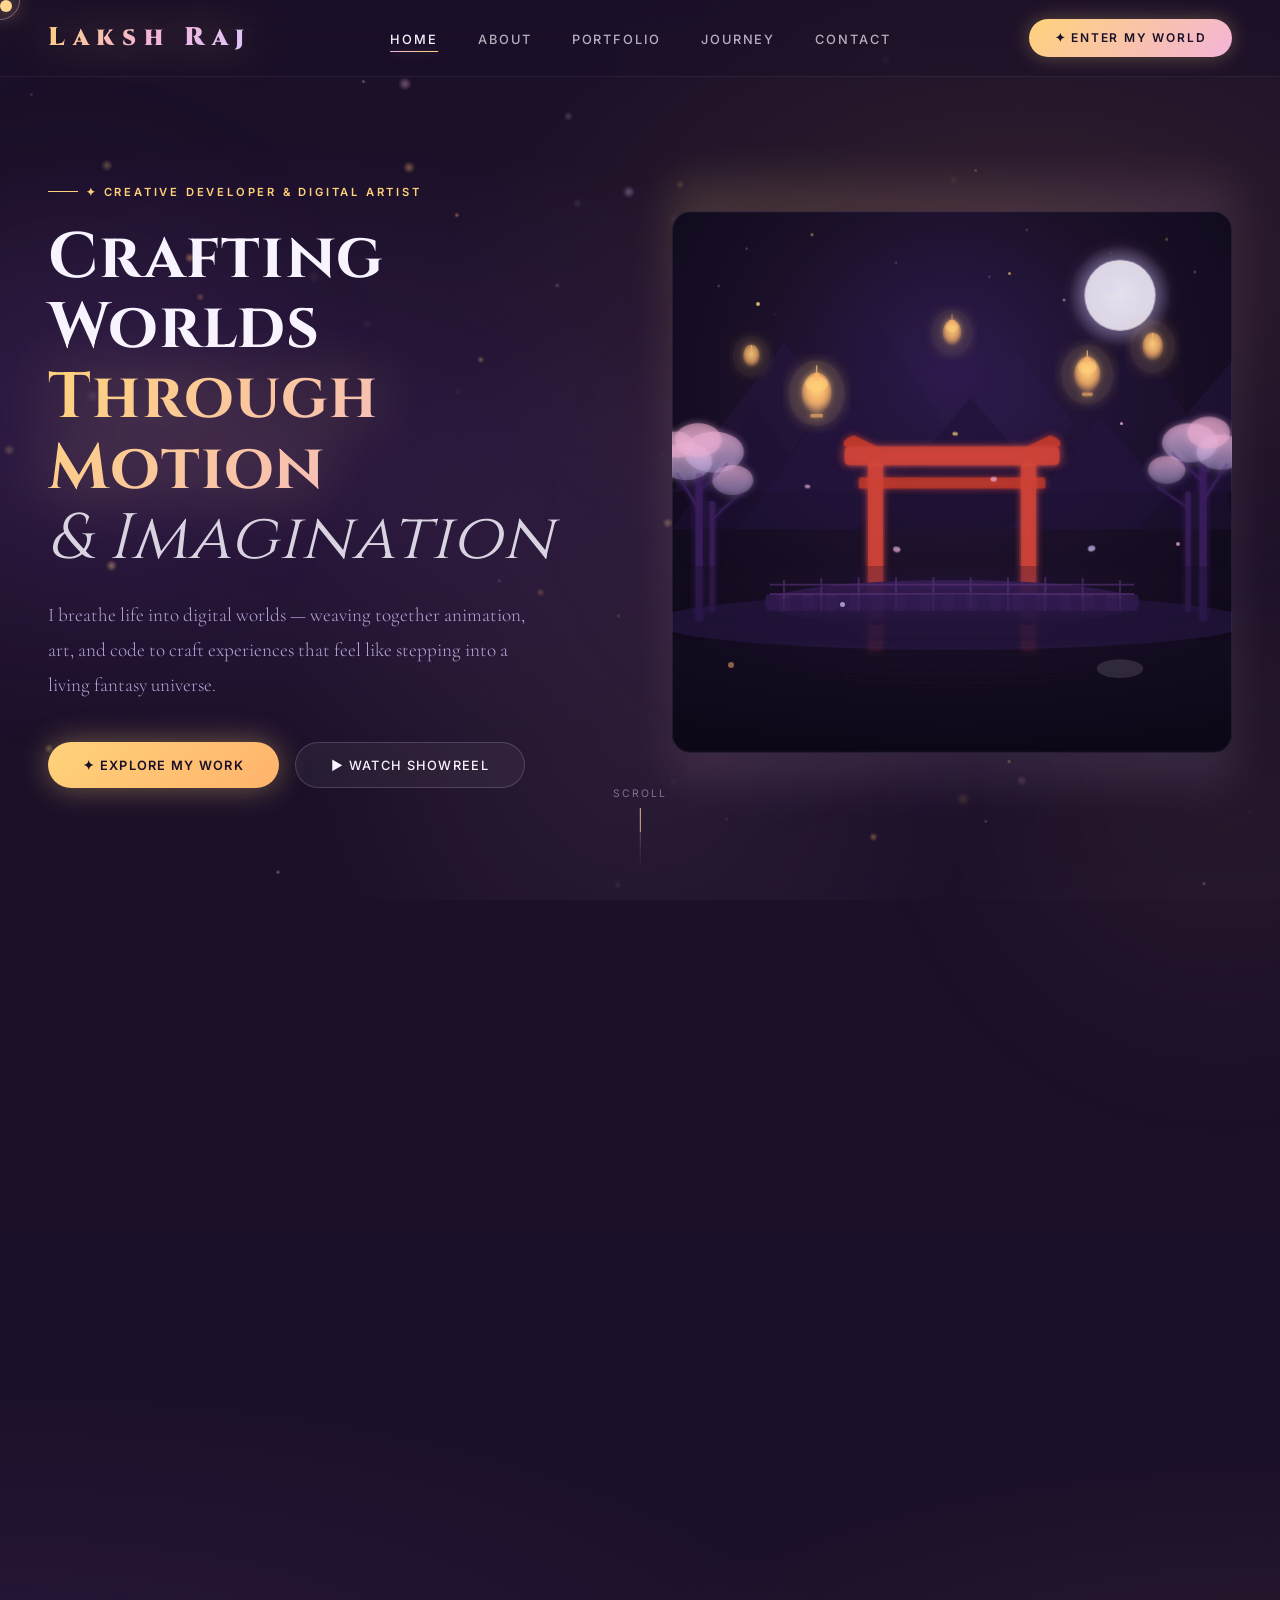
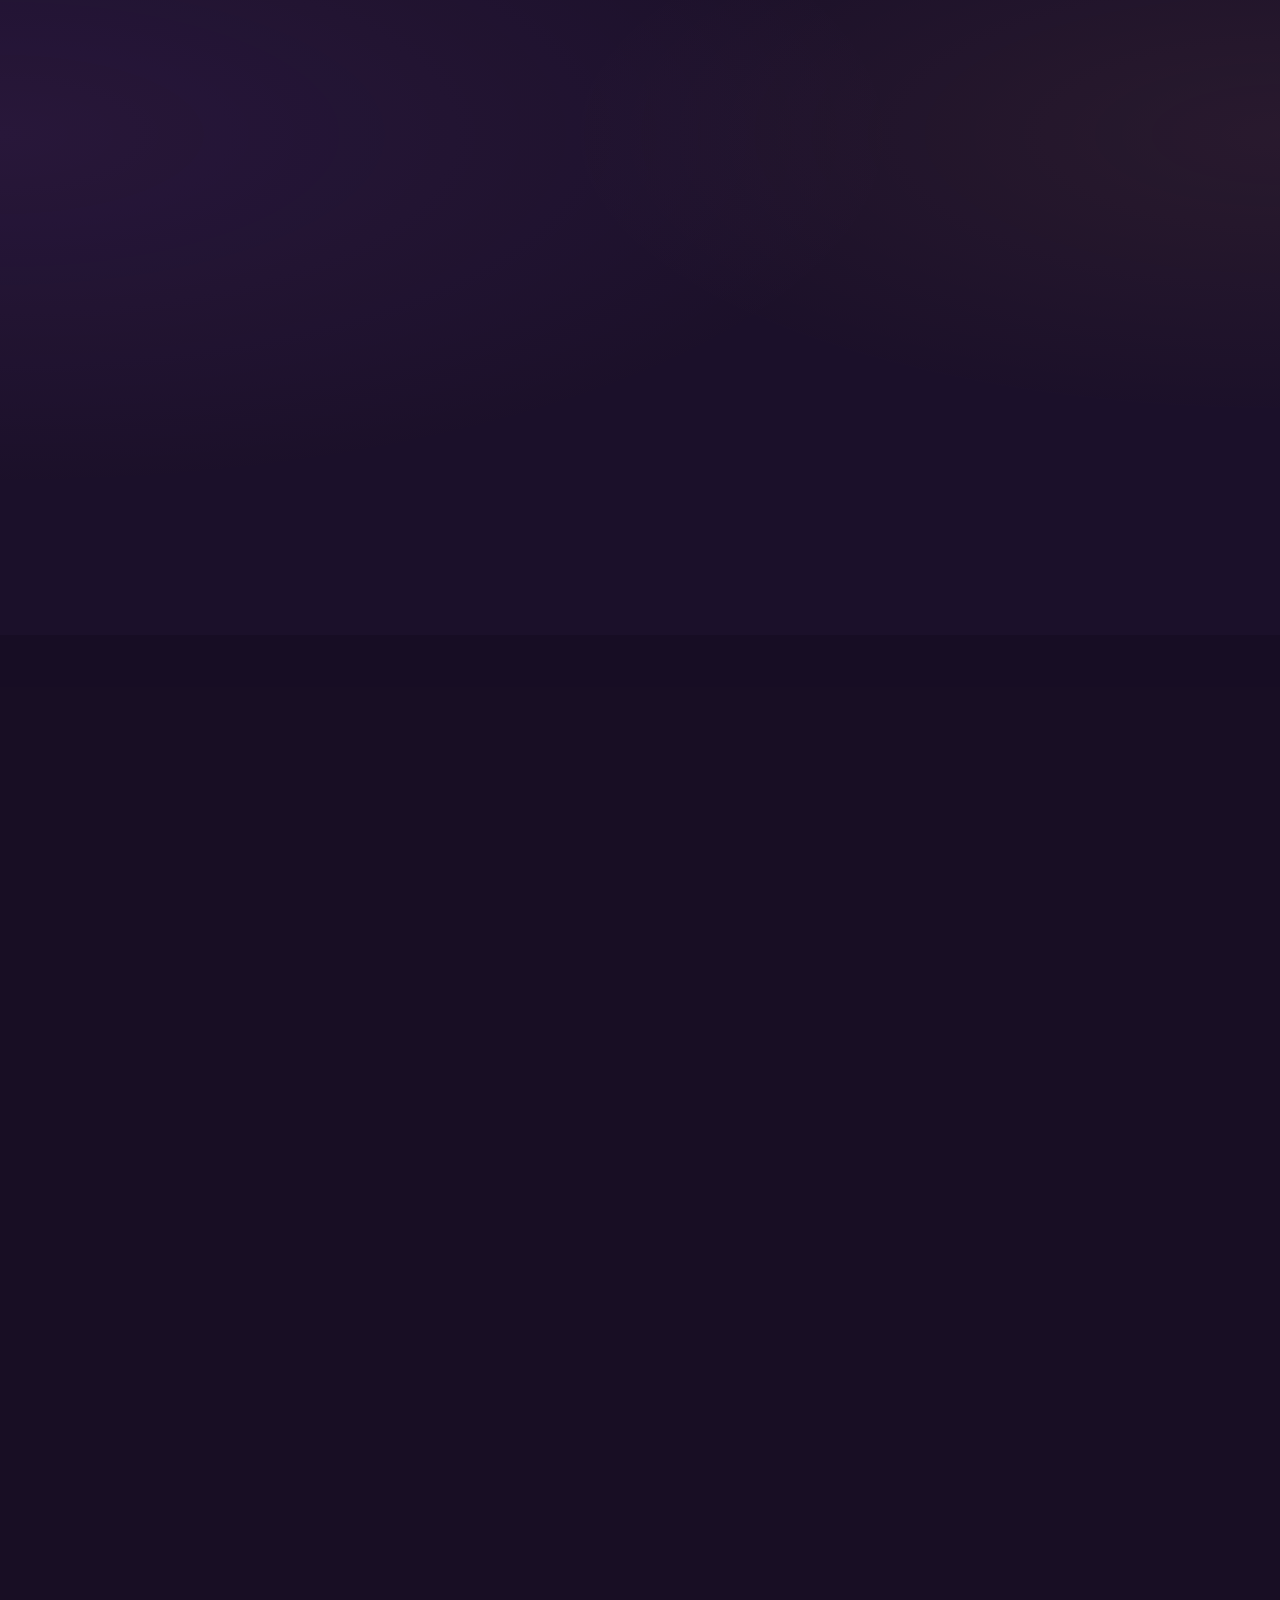
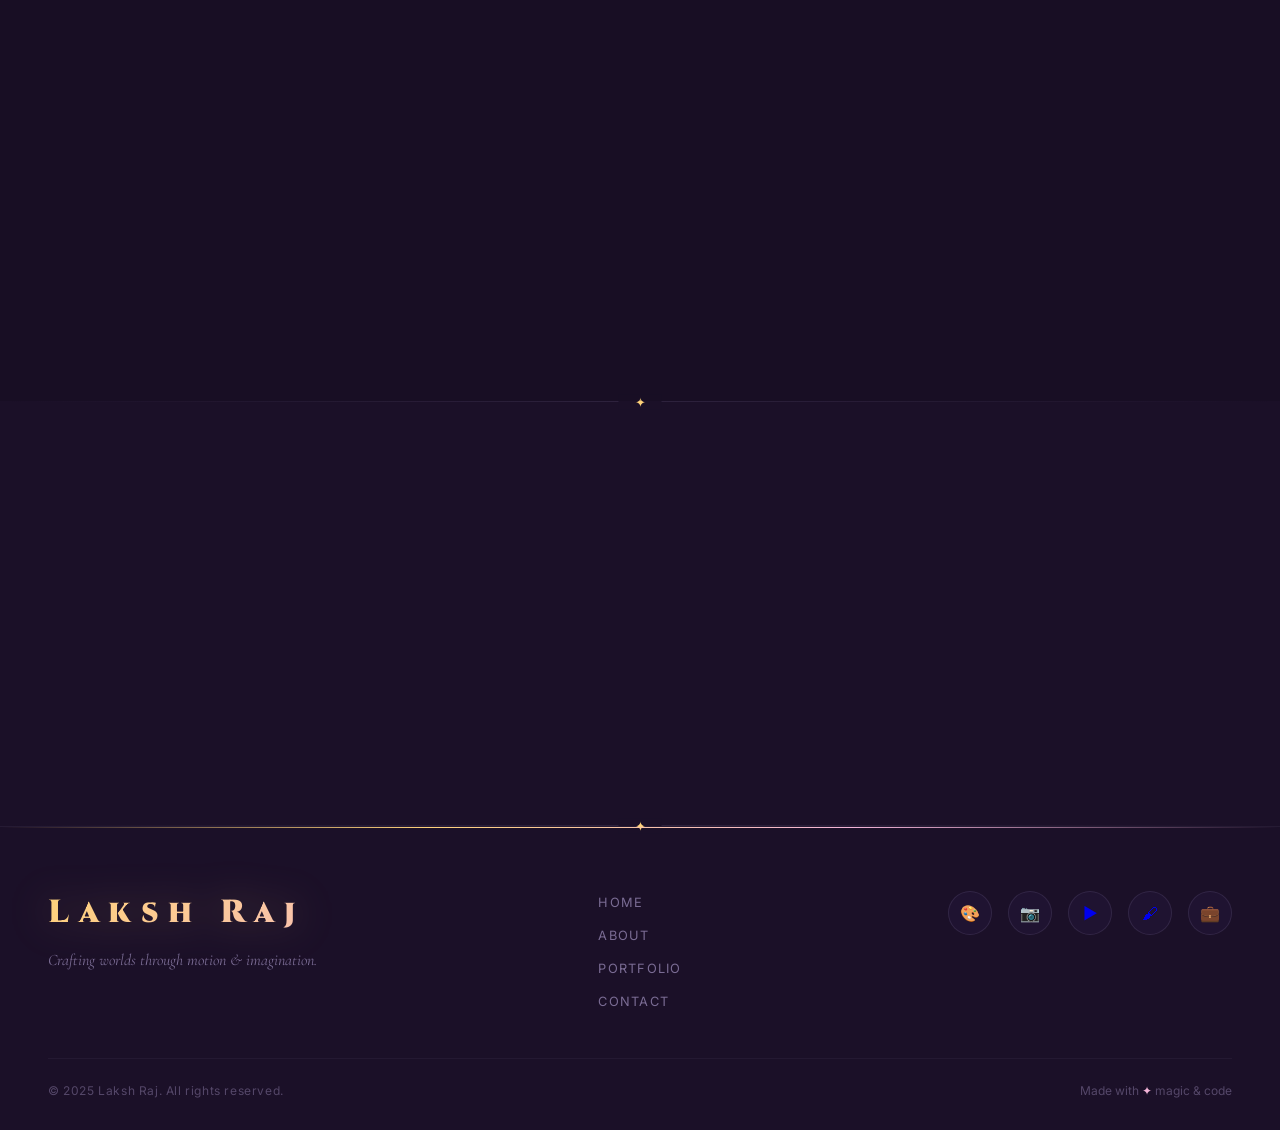
==== index.html @ 1d8d2ac9 "Add files via upload" ====
<!DOCTYPE html>
<html lang="en">
<head>
  <meta charset="UTF-8" />
  <meta name="viewport" content="width=device-width, initial-scale=1.0" />
  <title>Laksh Raj — Creative Developer & Digital Artist</title>
  <meta name="description" content="Laksh Raj — Crafting worlds through motion & imagination. Creative developer, animator, and digital artist." />
  <link rel="stylesheet" href="style.css" />
  <link rel="preconnect" href="https://fonts.googleapis.com" />
  <link rel="preconnect" href="https://fonts.gstatic.com" crossorigin />
</head>
<body>

<!-- Loading Screen -->
<div class="loading-screen" id="loading-screen">
  <div class="loading-logo">Laksh Raj</div>
  <div class="loading-bar"><div class="loading-bar-fill"></div></div>
  <div class="loading-text">Entering the fantasy world...</div>
</div>

<!-- Custom Cursor -->
<div class="cursor" id="cursor"></div>
<div class="cursor-follower" id="cursor-follower"></div>

<!-- Page Transition Overlay -->
<div class="page-transition">
  <div class="page-transition-overlay" id="page-transition-overlay"></div>
</div>

<!-- Ambient Orbs -->
<div class="ambient-orb orb-1"></div>
<div class="ambient-orb orb-2"></div>
<div class="ambient-orb orb-3"></div>

<!-- Particle Canvas -->
<canvas id="bg-canvas"></canvas>

<!-- Petals -->
<div class="petals-container" id="petals-container"></div>

<!-- Fog -->
<div class="fog-container">
  <div class="fog-layer"></div>
  <div class="fog-layer"></div>
  <div class="fog-layer"></div>
</div>

<!-- ===== NAVBAR ===== -->
<nav class="navbar" id="navbar">
  <a href="index.html" class="nav-logo">Laksh Raj</a>

  <div class="nav-toggle" id="nav-toggle">
    <span></span>
    <span></span>
    <span></span>
  </div>

  <ul class="nav-links" id="nav-links">
    <li><a href="index.html" class="active">Home</a></li>
    <li><a href="about.html">About</a></li>
    <li><a href="portfolio.html">Portfolio</a></li>
    <li><a href="index.html#journey">Journey</a></li>
    <li><a href="contact.html">Contact</a></li>
  </ul>

  <a href="index.html#enter" class="nav-cta"><span>✦ Enter My World</span></a>
</nav>

<!-- ===== HERO SECTION ===== -->
<section class="hero" id="enter">
  <div class="hero-bg-gradient"></div>

  <div class="hero-content">
    <!-- LEFT SIDE -->
    <div class="hero-left">
      <div class="hero-tag">✦ Creative Developer & Digital Artist</div>

      <h1 class="hero-title">
        <span class="line-1">Crafting Worlds</span>
        <span class="line-2">Through Motion</span>
        <span class="line-3">&amp; Imagination</span>
      </h1>

      <p class="hero-desc">
        I breathe life into digital worlds — weaving together animation, art, and code to craft experiences that feel like stepping into a living fantasy universe.
      </p>

      <div class="hero-btns">
        <a href="portfolio.html" class="btn-primary">
          <span>✦ Explore My Work</span>
        </a>
        <a href="#showreel" class="btn-secondary">
          <span>▶ Watch Showreel</span>
        </a>
      </div>
    </div>

    <!-- RIGHT SIDE - Animated Fantasy Scene -->
    <div class="hero-right">
      <div class="hero-scene">
        <!-- Animated SVG Fantasy Scene -->
        <svg class="fantasy-scene" viewBox="0 0 600 580" xmlns="http://www.w3.org/2000/svg">
          <defs>
            <radialGradient id="skyGrad" cx="50%" cy="30%" r="70%">
              <stop offset="0%" stop-color="#2D1B4E"/>
              <stop offset="50%" stop-color="#1B1028"/>
              <stop offset="100%" stop-color="#0D0818"/>
            </radialGradient>
            <radialGradient id="moonGlow" cx="50%" cy="50%" r="50%">
              <stop offset="0%" stop-color="#F8F4FF" stop-opacity="0.9"/>
              <stop offset="40%" stop-color="#D9C8FF" stop-opacity="0.4"/>
              <stop offset="100%" stop-color="#D9C8FF" stop-opacity="0"/>
            </radialGradient>
            <radialGradient id="lanternGlow1" cx="50%" cy="40%" r="60%">
              <stop offset="0%" stop-color="#FFD27A" stop-opacity="1"/>
              <stop offset="60%" stop-color="#FFB36B" stop-opacity="0.7"/>
              <stop offset="100%" stop-color="#FFB36B" stop-opacity="0"/>
            </radialGradient>
            <radialGradient id="waterGrad" cx="50%" cy="0%" r="100%">
              <stop offset="0%" stop-color="#1B1028" stop-opacity="0.8"/>
              <stop offset="100%" stop-color="#0D0818" stop-opacity="0.95"/>
            </radialGradient>
            <filter id="glow1">
              <feGaussianBlur stdDeviation="4" result="coloredBlur"/>
              <feMerge><feMergeNode in="coloredBlur"/><feMergeNode in="SourceGraphic"/></feMerge>
            </filter>
            <filter id="softGlow">
              <feGaussianBlur stdDeviation="8" result="coloredBlur"/>
              <feMerge><feMergeNode in="coloredBlur"/><feMergeNode in="SourceGraphic"/></feMerge>
            </filter>
            <linearGradient id="bridgeGrad" x1="0%" y1="0%" x2="0%" y2="100%">
              <stop offset="0%" stop-color="#3D2060"/>
              <stop offset="100%" stop-color="#1B1028"/>
            </linearGradient>
            <linearGradient id="treeGrad" x1="0%" y1="0%" x2="0%" y2="100%">
              <stop offset="0%" stop-color="#F3B4D8" stop-opacity="0.8"/>
              <stop offset="100%" stop-color="#D9C8FF" stop-opacity="0.4"/>
            </linearGradient>
            <clipPath id="sceneClip">
              <rect x="0" y="0" width="600" height="580" rx="20"/>
            </clipPath>
          </defs>

          <g clip-path="url(#sceneClip)">
            <!-- Sky Background -->
            <rect width="600" height="580" fill="url(#skyGrad)"/>

            <!-- Stars -->
            <g opacity="0.8">
              <circle cx="80" cy="40" r="1" fill="#F8F4FF" opacity="0.9"><animate attributeName="opacity" values="0.9;0.3;0.9" dur="2.3s" repeatCount="indefinite"/></circle>
              <circle cx="150" cy="25" r="1.5" fill="#FFD27A" opacity="0.8"><animate attributeName="opacity" values="0.8;0.2;0.8" dur="1.8s" repeatCount="indefinite"/></circle>
              <circle cx="240" cy="55" r="1" fill="#F8F4FF" opacity="0.7"><animate attributeName="opacity" values="0.7;0.1;0.7" dur="3s" repeatCount="indefinite"/></circle>
              <circle cx="380" cy="20" r="1.2" fill="#D9C8FF" opacity="0.9"><animate attributeName="opacity" values="0.9;0.4;0.9" dur="2.5s" repeatCount="indefinite"/></circle>
              <circle cx="470" cy="45" r="1" fill="#F8F4FF" opacity="0.6"><animate attributeName="opacity" values="0.6;0.2;0.6" dur="1.5s" repeatCount="indefinite"/></circle>
              <circle cx="530" cy="30" r="1.5" fill="#FFD27A" opacity="0.7"><animate attributeName="opacity" values="0.7;0.3;0.7" dur="2.8s" repeatCount="indefinite"/></circle>
              <circle cx="50" cy="80" r="1" fill="#F3B4D8" opacity="0.8"><animate attributeName="opacity" values="0.8;0.2;0.8" dur="2s" repeatCount="indefinite"/></circle>
              <circle cx="340" cy="70" r="1" fill="#F8F4FF" opacity="0.6"><animate attributeName="opacity" values="0.6;0.1;0.6" dur="3.2s" repeatCount="indefinite"/></circle>
              <circle cx="560" cy="65" r="1.2" fill="#D9C8FF" opacity="0.7"><animate attributeName="opacity" values="0.7;0.3;0.7" dur="2.1s" repeatCount="indefinite"/></circle>
              <circle cx="110" cy="110" r="1" fill="#FFD27A" opacity="0.5"><animate attributeName="opacity" values="0.5;0.1;0.5" dur="2.7s" repeatCount="indefinite"/></circle>
              <circle cx="420" cy="95" r="1.3" fill="#F8F4FF" opacity="0.8"><animate attributeName="opacity" values="0.8;0.3;0.8" dur="1.9s" repeatCount="indefinite"/></circle>
              <circle cx="490" cy="120" r="1" fill="#F3B4D8" opacity="0.6"><animate attributeName="opacity" values="0.6;0.2;0.6" dur="3.5s" repeatCount="indefinite"/></circle>
            </g>

            <!-- Moon -->
            <circle cx="480" cy="90" r="55" fill="url(#moonGlow)" filter="url(#softGlow)"/>
            <circle cx="480" cy="90" r="38" fill="#F8F4FF" opacity="0.92"/>
            <circle cx="480" cy="90" r="38" fill="#1B1028" opacity="0.08"/>
            <!-- Moon craters -->
            <circle cx="470" cy="82" r="5" fill="rgba(217,200,255,0.15)"/>
            <circle cx="490" cy="98" r="3" fill="rgba(217,200,255,0.12)"/>
            <circle cx="463" cy="99" r="2.5" fill="rgba(217,200,255,0.1)"/>

            <!-- Far Mountains -->
            <g opacity="0.35">
              <polygon points="0,300 120,140 240,300" fill="#2D1B4E"/>
              <polygon points="100,300 220,120 340,300" fill="#241540"/>
              <polygon points="250,300 370,150 490,300" fill="#2D1B4E"/>
              <polygon points="380,300 500,130 600,300" fill="#241540"/>
              <polygon points="480,300 600,160 600,300" fill="#2D1B4E"/>
            </g>

            <!-- Mid Mountains -->
            <g opacity="0.55">
              <polygon points="0,340 90,210 180,340" fill="#1E1235"/>
              <polygon points="70,340 180,190 290,340" fill="#241540"/>
              <polygon points="200,340 320,200 440,340" fill="#1E1235"/>
              <polygon points="360,340 460,220 560,340" fill="#241540"/>
              <polygon points="500,340 590,230 600,340" fill="#1E1235"/>
            </g>

            <!-- Cherry Blossom Trees LEFT -->
            <g filter="url(#glow1)">
              <!-- Tree trunk left -->
              <rect x="25" y="280" width="8" height="160" rx="4" fill="#3D2060" opacity="0.8"/>
              <rect x="40" y="310" width="6" height="120" rx="3" fill="#3D2060" opacity="0.7"/>
              <!-- Branches -->
              <line x1="29" y1="320" x2="5" y2="280" stroke="#3D2060" stroke-width="3" opacity="0.8"/>
              <line x1="29" y1="300" x2="60" y2="270" stroke="#3D2060" stroke-width="3" opacity="0.8"/>
              <line x1="43" y1="330" x2="75" y2="300" stroke="#3D2060" stroke-width="2.5" opacity="0.7"/>
              <!-- Blossoms left -->
              <g opacity="0.85">
                <ellipse cx="15" cy="268" rx="28" ry="20" fill="url(#treeGrad)" opacity="0.75"/>
                <ellipse cx="45" cy="258" rx="32" ry="22" fill="url(#treeGrad)" opacity="0.8"/>
                <ellipse cx="28" cy="245" rx="25" ry="18" fill="#F3B4D8" opacity="0.6"/>
                <ellipse cx="65" cy="288" rx="22" ry="16" fill="url(#treeGrad)" opacity="0.7"/>
                <ellipse cx="5" cy="250" rx="18" ry="14" fill="#F3B4D8" opacity="0.55"/>
              </g>
            </g>

            <!-- Cherry Blossom Trees RIGHT -->
            <g filter="url(#glow1)">
              <rect x="565" y="270" width="8" height="170" rx="4" fill="#3D2060" opacity="0.8"/>
              <rect x="550" y="300" width="6" height="130" rx="3" fill="#3D2060" opacity="0.7"/>
              <line x1="569" y1="310" x2="595" y2="270" stroke="#3D2060" stroke-width="3" opacity="0.8"/>
              <line x1="569" y1="290" x2="535" y2="258" stroke="#3D2060" stroke-width="3" opacity="0.8"/>
              <line x1="553" y1="318" x2="520" y2="295" stroke="#3D2060" stroke-width="2.5" opacity="0.7"/>
              <g opacity="0.85">
                <ellipse cx="588" cy="258" rx="26" ry="19" fill="url(#treeGrad)" opacity="0.75"/>
                <ellipse cx="555" cy="248" rx="30" ry="21" fill="url(#treeGrad)" opacity="0.8"/>
                <ellipse cx="575" cy="237" rx="23" ry="17" fill="#F3B4D8" opacity="0.6"/>
                <ellipse cx="530" cy="277" rx="20" ry="15" fill="url(#treeGrad)" opacity="0.7"/>
              </g>
            </g>

            <!-- Torii Gate -->
            <g filter="url(#glow1)">
              <!-- Main pillars -->
              <rect x="210" y="270" width="16" height="200" rx="4" fill="#C0392B" opacity="0.85"/>
              <rect x="374" y="270" width="16" height="200" rx="4" fill="#C0392B" opacity="0.85"/>
              <!-- Top beam -->
              <rect x="185" y="252" width="230" height="20" rx="5" fill="#C0392B" opacity="0.9"/>
              <!-- Curved top beam ends -->
              <path d="M185,252 Q180,245 195,240 L220,252" fill="#C0392B" opacity="0.9"/>
              <path d="M415,252 Q420,245 405,240 L380,252" fill="#C0392B" opacity="0.9"/>
              <!-- Second beam -->
              <rect x="200" y="285" width="200" height="12" rx="3" fill="#C0392B" opacity="0.8"/>
              <!-- Glow effect on gate -->
              <rect x="210" y="270" width="16" height="200" rx="4" fill="#FF6B6B" opacity="0.2" filter="url(#softGlow)"/>
              <rect x="374" y="270" width="16" height="200" rx="4" fill="#FF6B6B" opacity="0.2" filter="url(#softGlow)"/>
              <rect x="185" y="252" width="230" height="20" rx="5" fill="#FF6B6B" opacity="0.2" filter="url(#softGlow)"/>
            </g>

            <!-- Floating Bridge -->
            <g>
              <ellipse cx="300" cy="420" rx="200" ry="25" fill="url(#bridgeGrad)" opacity="0.9"/>
              <rect x="100" y="410" width="400" height="18" rx="5" fill="#3D2060" opacity="0.8"/>
              <!-- Bridge planks -->
              <g fill="#4A2870" opacity="0.6">
                <rect x="115" y="410" width="12" height="18" rx="2"/>
                <rect x="140" y="410" width="12" height="18" rx="2"/>
                <rect x="165" y="410" width="12" height="18" rx="2"/>
                <rect x="190" y="410" width="12" height="18" rx="2"/>
                <rect x="215" y="410" width="12" height="18" rx="2"/>
                <rect x="240" y="410" width="12" height="18" rx="2"/>
                <rect x="265" y="410" width="12" height="18" rx="2"/>
                <rect x="290" y="410" width="12" height="18" rx="2"/>
                <rect x="315" y="410" width="12" height="18" rx="2"/>
                <rect x="340" y="410" width="12" height="18" rx="2"/>
                <rect x="365" y="410" width="12" height="18" rx="2"/>
                <rect x="390" y="410" width="12" height="18" rx="2"/>
                <rect x="415" y="410" width="12" height="18" rx="2"/>
                <rect x="440" y="410" width="12" height="18" rx="2"/>
                <rect x="465" y="410" width="12" height="18" rx="2"/>
              </g>
              <!-- Bridge railings -->
              <g fill="none" stroke="#6B3A8C" stroke-width="2" opacity="0.7">
                <line x1="105" y1="410" x2="495" y2="410"/>
                <line x1="105" y1="400" x2="495" y2="400"/>
                <line x1="120" y1="395" x2="120" y2="428"/>
                <line x1="160" y1="393" x2="160" y2="428"/>
                <line x1="200" y1="392" x2="200" y2="428"/>
                <line x1="240" y1="392" x2="240" y2="428"/>
                <line x1="280" y1="392" x2="280" y2="428"/>
                <line x1="320" y1="392" x2="320" y2="428"/>
                <line x1="360" y1="392" x2="360" y2="428"/>
                <line x1="400" y1="392" x2="400" y2="428"/>
                <line x1="440" y1="393" x2="440" y2="428"/>
                <line x1="480" y1="395" x2="480" y2="428"/>
              </g>
            </g>

            <!-- Water Reflection -->
            <rect x="0" y="440" width="600" height="140" fill="url(#waterGrad)" opacity="0.95"/>

            <!-- Water ripples -->
            <g opacity="0.2">
              <ellipse cx="300" cy="460" rx="180" ry="8" fill="none" stroke="#D9C8FF" stroke-width="1">
                <animate attributeName="rx" values="180;220;180" dur="4s" repeatCount="indefinite"/>
                <animate attributeName="opacity" values="0.2;0.05;0.2" dur="4s" repeatCount="indefinite"/>
              </ellipse>
              <ellipse cx="300" cy="480" rx="140" ry="6" fill="none" stroke="#D9C8FF" stroke-width="1">
                <animate attributeName="rx" values="140;170;140" dur="3s" repeatCount="indefinite"/>
                <animate attributeName="opacity" values="0.15;0.05;0.15" dur="3s" repeatCount="indefinite"/>
              </ellipse>
              <ellipse cx="300" cy="500" rx="100" ry="5" fill="none" stroke="#FFD27A" stroke-width="1">
                <animate attributeName="rx" values="100;130;100" dur="5s" repeatCount="indefinite"/>
                <animate attributeName="opacity" values="0.2;0.05;0.2" dur="5s" repeatCount="indefinite"/>
              </ellipse>
            </g>

            <!-- Moon Reflection in water -->
            <ellipse cx="480" cy="490" rx="25" ry="8" fill="#F8F4FF" opacity="0.12">
              <animate attributeName="ry" values="8;12;8" dur="3s" repeatCount="indefinite"/>
            </ellipse>

            <!-- Floating Lanterns -->
            <!-- Lantern 1 -->
            <g filter="url(#glow1)">
              <g>
                <animate attributeName="transform" type="translate" values="0,0;0,-18;0,0" dur="4s" repeatCount="indefinite"/>
                <ellipse cx="155" cy="195" rx="16" ry="22" fill="url(#lanternGlow1)" opacity="0.95"/>
                <ellipse cx="155" cy="185" rx="12" ry="8" fill="#FFD27A" opacity="0.6"/>
                <rect x="152" y="173" width="6" height="8" rx="1" fill="#FFB36B" opacity="0.7"/>
                <rect x="148" y="217" width="14" height="4" rx="2" fill="#FFB36B" opacity="0.6"/>
                <line x1="155" y1="165" x2="155" y2="173" stroke="#FFD27A" stroke-width="1.5" opacity="0.7"/>
                <!-- Glow halo -->
                <ellipse cx="155" cy="195" rx="30" ry="35" fill="#FFD27A" opacity="0.1" filter="url(#softGlow)"/>
              </g>
            </g>

            <!-- Lantern 2 -->
            <g filter="url(#glow1)">
              <g>
                <animate attributeName="transform" type="translate" values="0,0;0,-22;0,0" dur="5.5s" repeatCount="indefinite"/>
                <ellipse cx="445" cy="175" rx="14" ry="19" fill="url(#lanternGlow1)" opacity="0.9"/>
                <ellipse cx="445" cy="167" rx="10" ry="7" fill="#FFD27A" opacity="0.55"/>
                <rect x="442" y="156" width="6" height="7" rx="1" fill="#FFB36B" opacity="0.65"/>
                <rect x="439" y="194" width="12" height="4" rx="2" fill="#FFB36B" opacity="0.6"/>
                <line x1="445" y1="149" x2="445" y2="156" stroke="#FFD27A" stroke-width="1.5" opacity="0.7"/>
                <ellipse cx="445" cy="175" rx="28" ry="32" fill="#FFD27A" opacity="0.08" filter="url(#softGlow)"/>
              </g>
            </g>

            <!-- Lantern 3 (small, high) -->
            <g filter="url(#glow1)">
              <g>
                <animate attributeName="transform" type="translate" values="0,0;5,-15;0,0" dur="6s" repeatCount="indefinite"/>
                <ellipse cx="300" cy="130" rx="10" ry="14" fill="url(#lanternGlow1)" opacity="0.8"/>
                <ellipse cx="300" cy="124" rx="7" ry="5" fill="#FFD27A" opacity="0.5"/>
                <rect x="297" y="116" width="6" height="6" rx="1" fill="#FFB36B" opacity="0.6"/>
                <line x1="300" y1="110" x2="300" y2="116" stroke="#FFD27A" stroke-width="1" opacity="0.6"/>
                <ellipse cx="300" cy="130" rx="22" ry="25" fill="#FFD27A" opacity="0.06" filter="url(#softGlow)"/>
              </g>
            </g>

            <!-- Lantern 4 (tiny) -->
            <g filter="url(#glow1)">
              <g>
                <animate attributeName="transform" type="translate" values="-3,0;3,-12;-3,0" dur="7s" repeatCount="indefinite"/>
                <ellipse cx="85" cy="155" rx="9" ry="12" fill="url(#lanternGlow1)" opacity="0.75"/>
                <line x1="85" y1="143" x2="85" y2="148" stroke="#FFD27A" stroke-width="1" opacity="0.6"/>
                <ellipse cx="85" cy="155" rx="20" ry="22" fill="#FFD27A" opacity="0.05" filter="url(#softGlow)"/>
              </g>
            </g>

            <!-- Lantern 5 -->
            <g filter="url(#glow1)">
              <g>
                <animate attributeName="transform" type="translate" values="0,0;-4,-20;0,0" dur="4.8s" repeatCount="indefinite"/>
                <ellipse cx="515" cy="145" rx="11" ry="15" fill="url(#lanternGlow1)" opacity="0.85"/>
                <line x1="515" y1="130" x2="515" y2="135" stroke="#FFD27A" stroke-width="1" opacity="0.6"/>
                <ellipse cx="515" cy="145" rx="24" ry="28" fill="#FFD27A" opacity="0.07" filter="url(#softGlow)"/>
              </g>
            </g>

            <!-- Atmospheric fog layer -->
            <rect x="0" y="380" width="600" height="80" fill="url(#skyGrad)" opacity="0.3"/>

            <!-- Ground fog -->
            <ellipse cx="300" cy="440" rx="320" ry="30" fill="#2D1B4E" opacity="0.5"/>

            <!-- Falling petals -->
            <g fill="#F3B4D8" opacity="0.7">
              <ellipse cx="190" cy="200" rx="4" ry="3" transform="rotate(-30 190 200)">
                <animateTransform attributeName="transform" type="rotate" from="-30 190 200" to="60 190 560" dur="8s" repeatCount="indefinite"/>
                <animate attributeName="cx" values="190;220;240;210;190" dur="8s" repeatCount="indefinite"/>
                <animate attributeName="cy" values="200;280;360;440;560" dur="8s" repeatCount="indefinite"/>
              </ellipse>
              <ellipse cx="350" cy="150" rx="3.5" ry="2.5" transform="rotate(20 350 150)">
                <animateTransform attributeName="transform" type="rotate" from="20 350 150" to="-40 380 550" dur="10s" repeatCount="indefinite"/>
                <animate attributeName="cx" values="350;330;360;340;350" dur="10s" repeatCount="indefinite"/>
                <animate attributeName="cy" values="150;240;330;430;550" dur="10s" repeatCount="indefinite"/>
              </ellipse>
              <ellipse cx="120" cy="180" rx="3" ry="2" transform="rotate(-15 120 180)">
                <animateTransform attributeName="transform" type="rotate" from="-15 120 180" to="45 140 560" dur="12s" repeatCount="indefinite"/>
                <animate attributeName="cx" values="120;150;130;160;120" dur="12s" repeatCount="indefinite"/>
                <animate attributeName="cy" values="180;270;360;450;560" dur="12s" repeatCount="indefinite"/>
              </ellipse>
              <ellipse cx="450" cy="220" rx="4" ry="3" transform="rotate(10 450 220)" fill="#D9C8FF">
                <animateTransform attributeName="transform" type="rotate" from="10 450 220" to="-50 420 560" dur="9s" repeatCount="indefinite"/>
                <animate attributeName="cx" values="450;470;440;460;450" dur="9s" repeatCount="indefinite"/>
                <animate attributeName="cy" values="220;310;390;480;560" dur="9s" repeatCount="indefinite"/>
              </ellipse>
              <ellipse cx="280" cy="100" rx="3" ry="2" transform="rotate(-25 280 100)" fill="#FFD27A">
                <animateTransform attributeName="transform" type="rotate" from="-25 280 100" to="55 300 560" dur="11s" repeatCount="indefinite"/>
                <animate attributeName="cx" values="280;310;290;320;280" dur="11s" repeatCount="indefinite"/>
                <animate attributeName="cy" values="100;200;300;400;560" dur="11s" repeatCount="indefinite"/>
              </ellipse>
            </g>

            <!-- Rounded border frame -->
            <rect x="0" y="0" width="600" height="580" rx="20" fill="none" stroke="rgba(217,200,255,0.1)" stroke-width="2"/>
          </g>
        </svg>

        <!-- Floating particles overlay on hero scene -->
        <div class="particle" style="width:4px;height:4px;background:rgba(255,210,122,0.8);top:20%;left:15%;animation-duration:3s;"></div>
        <div class="particle" style="width:3px;height:3px;background:rgba(243,180,216,0.8);top:40%;left:80%;animation-duration:4s;animation-delay:-1s;"></div>
        <div class="particle" style="width:5px;height:5px;background:rgba(217,200,255,0.7);top:70%;left:30%;animation-duration:5s;animation-delay:-2s;"></div>
        <div class="particle" style="width:3px;height:3px;background:rgba(255,210,122,0.6);top:15%;left:60%;animation-duration:3.5s;animation-delay:-0.5s;"></div>
        <div class="particle" style="width:4px;height:4px;background:rgba(243,180,216,0.7);top:60%;left:90%;animation-duration:4.5s;animation-delay:-1.5s;"></div>
        <div class="particle" style="width:6px;height:6px;background:rgba(255,179,107,0.5);top:80%;left:10%;animation-duration:6s;animation-delay:-3s;"></div>
      </div>
    </div>
  </div>

  <div class="scroll-indicator">
    <span>Scroll</span>
    <div class="scroll-line"></div>
  </div>
</section>

<!-- ===== STATS SECTION ===== -->
<section class="stats-section" id="journey">
  <div class="stats-inner" data-reveal>
    <div class="stat-item">
      <span class="stat-number" data-target="48" data-suffix="+">0+</span>
      <span class="stat-label">Projects Completed</span>
    </div>
    <div class="stat-item">
      <span class="stat-number" data-target="5" data-suffix="+">0+</span>
      <span class="stat-label">Years Experience</span>
    </div>
    <div class="stat-item">
      <span class="stat-number" data-target="30" data-suffix="+">0+</span>
      <span class="stat-label">Happy Clients</span>
    </div>
    <div class="stat-item">
      <span class="stat-number" data-target="12" data-suffix="">0</span>
      <span class="stat-label">Awards Won</span>
    </div>
  </div>
</section>

<!-- ===== CINEMATIC CARD SECTION ===== -->
<section class="cinematic-section">
  <div class="cinematic-grid">
    <!-- Magic Cards Scene -->
    <div class="cinematic-scene-wrapper" data-reveal="left">
      <!-- Floating magic cards -->
      <div class="magic-card card-1">
        <span class="card-icon">🎬</span>
        <div class="card-label">Animation</div>
        <div class="card-text">Breathing life into every frame with cinematic precision and artistic soul</div>
        <div style="position:absolute;bottom:0;left:0;right:0;height:60%;background:linear-gradient(to top,rgba(255,210,122,0.05),transparent);border-radius:inherit;"></div>
      </div>

      <div class="magic-card card-2">
        <span class="card-icon">🎨</span>
        <div class="card-label">Digital Art</div>
        <div class="card-text">Fantasy worlds painted with imagination and technical mastery</div>
        <div style="position:absolute;bottom:0;left:0;right:0;height:60%;background:linear-gradient(to top,rgba(243,180,216,0.05),transparent);border-radius:inherit;"></div>
      </div>

      <div class="magic-card card-3">
        <span class="card-icon">⚡</span>
        <div class="card-label">Motion VFX</div>
        <div class="card-text">Visual magic that transforms ideas into breathtaking experiences</div>
        <div style="position:absolute;bottom:0;left:0;right:0;height:60%;background:linear-gradient(to top,rgba(217,200,255,0.05),transparent);border-radius:inherit;"></div>
      </div>

      <!-- Candles -->
      <div class="candle" style="left:20%;animation-duration:3s;">
        <div class="candle-body"><div class="candle-flame"></div></div>
      </div>
      <div class="candle" style="left:50%;animation-duration:4s;animation-delay:-1s;">
        <div class="candle-body" style="height:65px;"><div class="candle-flame"></div></div>
      </div>
      <div class="candle" style="left:75%;animation-duration:3.5s;animation-delay:-2s;">
        <div class="candle-body" style="height:35px;"><div class="candle-flame"></div></div>
      </div>

      <!-- Ambient glow in scene -->
      <div style="position:absolute;bottom:10%;left:50%;transform:translateX(-50%);width:300px;height:100px;background:radial-gradient(ellipse,rgba(255,210,122,0.08),transparent);border-radius:50%;pointer-events:none;"></div>
    </div>

    <!-- Text Side -->
    <div data-reveal="right">
      <div class="section-label">The Creative Process</div>
      <h2 class="section-title">
        Where Magic Meets<br/>
        <span class="highlight">Craftsmanship</span>
      </h2>
      <p class="section-desc">
        Every project I undertake is a journey into an unexplored world. I blend technical precision with artistic intuition to create experiences that resonate emotionally — like stepping into the pages of a living fantasy.
      </p>
      <div style="margin-top:2.5rem;display:flex;flex-direction:column;gap:1rem;">
        <div style="display:flex;align-items:center;gap:1rem;padding:1rem 1.5rem;background:rgba(36,22,58,0.4);border:1px solid rgba(217,200,255,0.08);border-radius:12px;backdrop-filter:blur(10px);">
          <span style="font-size:1.5rem;filter:drop-shadow(0 0 8px rgba(255,210,122,0.5));">🌸</span>
          <div>
            <div style="font-family:'Cinzel',serif;font-size:0.85rem;color:var(--lantern-gold);margin-bottom:0.2rem;">Concept to Creation</div>
            <div style="font-size:0.8rem;color:rgba(217,200,255,0.6);line-height:1.5;">From initial spark to polished masterpiece, guided by vision and heart.</div>
          </div>
        </div>
        <div style="display:flex;align-items:center;gap:1rem;padding:1rem 1.5rem;background:rgba(36,22,58,0.4);border:1px solid rgba(217,200,255,0.08);border-radius:12px;backdrop-filter:blur(10px);">
          <span style="font-size:1.5rem;filter:drop-shadow(0 0 8px rgba(243,180,216,0.5));">🎴</span>
          <div>
            <div style="font-family:'Cinzel',serif;font-size:0.85rem;color:var(--sakura-pink);margin-bottom:0.2rem;">Storytelling & Emotion</div>
            <div style="font-size:0.8rem;color:rgba(217,200,255,0.6);line-height:1.5;">Every frame carries a feeling, every design tells a story worth remembering.</div>
          </div>
        </div>
        <div style="display:flex;align-items:center;gap:1rem;padding:1rem 1.5rem;background:rgba(36,22,58,0.4);border:1px solid rgba(217,200,255,0.08);border-radius:12px;backdrop-filter:blur(10px);">
          <span style="font-size:1.5rem;filter:drop-shadow(0 0 8px rgba(217,200,255,0.5));">✨</span>
          <div>
            <div style="font-family:'Cinzel',serif;font-size:0.85rem;color:var(--mist-lavender);margin-bottom:0.2rem;">Cinematic Excellence</div>
            <div style="font-size:0.8rem;color:rgba(217,200,255,0.6);line-height:1.5;">Delivering premium-quality output that exceeds expectations every time.</div>
          </div>
        </div>
      </div>
      <div style="margin-top:2rem;">
        <a href="about.html" class="btn-primary"><span>✦ My Story</span></a>
      </div>
    </div>
  </div>
</section>

<!-- ===== FEATURED WORK SECTION ===== -->
<section class="featured-section">
  <div class="featured-header" data-reveal>
    <div class="section-label">Featured Work</div>
    <h2 class="section-title">Cinematic <span class="highlight">Creations</span></h2>
    <p class="section-desc">Each project is a universe unto itself — crafted with passion, precision, and boundless imagination.</p>
  </div>

  <div class="project-showcase">
    <!-- Card 1 - Large -->
    <div class="project-card" data-reveal data-num="01">
      <div class="project-card-bg" style="background:linear-gradient(135deg,rgba(179,102,255,0.15),rgba(27,16,40,0.9));"></div>
      <div class="proj-illustration">🎬</div>
      <div class="project-card-overlay"></div>
      <div class="project-card-glow"></div>
      <div class="project-card-content">
        <div class="project-cat">Animation Film</div>
        <div class="project-name">The Last Dragon's Dream</div>
        <div class="project-desc">A 3D animated short film exploring a mythical world through the eyes of the last dragon. Rendered in Blender with custom VFX compositing.</div>
      </div>
    </div>

    <!-- Card 2 -->
    <div class="project-card" data-reveal data-num="02">
      <div class="project-card-bg" style="background:linear-gradient(135deg,rgba(243,180,216,0.15),rgba(27,16,40,0.9));"></div>
      <div class="proj-illustration">🌸</div>
      <div class="project-card-overlay"></div>
      <div class="project-card-glow"></div>
      <div class="project-card-content">
        <div class="project-cat">Fantasy Illustration</div>
        <div class="project-name">Sakura Spirit Collection</div>
        <div class="project-desc">A digital illustration series inspired by Japanese folklore and cherry blossom mythology.</div>
      </div>
    </div>

    <!-- Card 3 -->
    <div class="project-card" data-reveal data-num="03">
      <div class="project-card-bg" style="background:linear-gradient(135deg,rgba(255,210,122,0.12),rgba(27,16,40,0.9));"></div>
      <div class="proj-illustration">⚡</div>
      <div class="project-card-overlay"></div>
      <div class="project-card-glow"></div>
      <div class="project-card-content">
        <div class="project-cat">Motion Graphics</div>
        <div class="project-name">Celestial Brand Identity</div>
        <div class="project-desc">Cinematic motion branding package for a luxury creative studio.</div>
      </div>
    </div>

    <!-- Card 4 -->
    <div class="project-card" data-reveal data-num="04">
      <div class="project-card-bg" style="background:linear-gradient(135deg,rgba(255,179,107,0.12),rgba(27,16,40,0.9));"></div>
      <div class="proj-illustration">🎭</div>
      <div class="project-card-overlay"></div>
      <div class="project-card-glow"></div>
      <div class="project-card-content">
        <div class="project-cat">Storyboarding</div>
        <div class="project-name">Echoes of Tomorrow</div>
        <div class="project-desc">Full storyboard for a sci-fi animated series pilot episode.</div>
      </div>
    </div>

    <!-- Card 5 -->
    <div class="project-card" data-reveal data-num="05">
      <div class="project-card-bg" style="background:linear-gradient(135deg,rgba(217,200,255,0.12),rgba(27,16,40,0.9));"></div>
      <div class="proj-illustration">🌟</div>
      <div class="project-card-overlay"></div>
      <div class="project-card-glow"></div>
      <div class="project-card-content">
        <div class="project-cat">VFX</div>
        <div class="project-name">Astral Breakdown VFX</div>
        <div class="project-desc">Visual effects compositing for an indie fantasy music video production.</div>
      </div>
    </div>
  </div>

  <div style="text-align:center;margin-top:3rem;" data-reveal>
    <a href="portfolio.html" class="btn-primary"><span>✦ View All Works</span></a>
  </div>
</section>

<!-- ===== QUOTE SECTION ===== -->
<div class="divider"></div>
<section class="quote-section" data-reveal>
  <p class="quote-text">
    "Art is not what you see, but what you make others see — and I create worlds that pull you in, hold you breathless, and never let go."
  </p>
  <div class="quote-author">— Laksh RAj, Creative Developer & Digital Artist</div>
</section>
<div class="divider"></div>

<!-- ===== FOOTER ===== -->
<footer class="footer">
  <div class="footer-inner">
    <div class="footer-top">
      <div>
        <div class="footer-logo">Laksh Raj</div>
        <div class="footer-tagline">Crafting worlds through motion & imagination.</div>
      </div>
      <ul class="footer-links">
        <li><a href="index.html">Home</a></li>
        <li><a href="about.html">About</a></li>
        <li><a href="portfolio.html">Portfolio</a></li>
        <li><a href="contact.html">Contact</a></li>
      </ul>
      <div class="footer-social">
        <a href="#" class="social-icon" title="Behance">🎨</a>
        <a href="#" class="social-icon" title="Instagram">📷</a>
        <a href="#" class="social-icon" title="YouTube">▶</a>
        <a href="#" class="social-icon" title="ArtStation">🖌</a>
        <a href="#" class="social-icon" title="LinkedIn">💼</a>
      </div>
    </div>
    <div class="footer-bottom">
      <span class="footer-copy">© 2025 Laksh Raj. All rights reserved.</span>
      <span class="footer-heart">Made with <span>✦</span> magic & code</span>
    </div>
  </div>
</footer>

<script src="script.js"></script>
</body>
</html>
---- style.css ----
/* ===== SURAJ PORTFOLIO - CINEMATIC FANTASY CSS ===== */

@import url('https://fonts.googleapis.com/css2?family=Cinzel:wght@400;600;700;900&family=Cormorant+Garamond:ital,wght@0,300;0,400;0,600;1,300;1,400&family=Inter:wght@300;400;500;600&display=swap');

/* ===== CSS VARIABLES ===== */
:root {
  --midnight-purple: #1B1028;
  --deep-indigo: #24163A;
  --sakura-pink: #F3B4D8;
  --sunset-orange: #FFB36B;
  --lantern-gold: #FFD27A;
  --mist-lavender: #D9C8FF;
  --moonlight-white: #F8F4FF;
  --dark-void: #0D0818;
  --glow-pink: rgba(243, 180, 216, 0.4);
  --glow-gold: rgba(255, 210, 122, 0.4);
  --glow-lavender: rgba(217, 200, 255, 0.3);
  --transition-smooth: cubic-bezier(0.25, 0.46, 0.45, 0.94);
  --transition-bounce: cubic-bezier(0.34, 1.56, 0.64, 1);
}

/* ===== RESET & BASE ===== */
*, *::before, *::after {
  margin: 0;
  padding: 0;
  box-sizing: border-box;
}

html {
  scroll-behavior: smooth;
  overflow-x: hidden;
}

body {
  background-color: var(--midnight-purple);
  color: var(--moonlight-white);
  font-family: 'Inter', sans-serif;
  overflow-x: hidden;
  cursor: none;
}

/* ===== CUSTOM CURSOR ===== */
.cursor {
  position: fixed;
  width: 12px;
  height: 12px;
  background: var(--lantern-gold);
  border-radius: 50%;
  pointer-events: none;
  z-index: 99999;
  transition: transform 0.1s ease;
  mix-blend-mode: screen;
  box-shadow: 0 0 20px var(--lantern-gold), 0 0 40px rgba(255, 210, 122, 0.5);
}

.cursor-follower {
  position: fixed;
  width: 40px;
  height: 40px;
  border: 1px solid rgba(243, 180, 216, 0.4);
  border-radius: 50%;
  pointer-events: none;
  z-index: 99998;
  transition: all 0.15s ease;
  mix-blend-mode: screen;
}

.cursor-follower.hovered {
  width: 60px;
  height: 60px;
  border-color: var(--sakura-pink);
  background: rgba(243, 180, 216, 0.05);
}

/* ===== PAGE TRANSITION ===== */
.page-transition {
  position: fixed;
  inset: 0;
  z-index: 99990;
  pointer-events: none;
}

.page-transition-overlay {
  position: absolute;
  inset: 0;
  background: linear-gradient(135deg, var(--dark-void), var(--deep-indigo), #3B1C5A);
  transform: translateY(-100%);
  transition: transform 0.7s cubic-bezier(0.77, 0, 0.175, 1);
}

.page-transition-overlay.active {
  transform: translateY(0%);
}

.page-transition-overlay.exit {
  transform: translateY(100%);
}

/* ===== SCROLLBAR ===== */
::-webkit-scrollbar {
  width: 4px;
}

::-webkit-scrollbar-track {
  background: var(--dark-void);
}

::-webkit-scrollbar-thumb {
  background: linear-gradient(var(--sakura-pink), var(--lantern-gold));
  border-radius: 2px;
}

/* ===== CANVAS BACKGROUND ===== */
#bg-canvas {
  position: fixed;
  top: 0;
  left: 0;
  width: 100%;
  height: 100%;
  z-index: 0;
  pointer-events: none;
}

/* ===== NAVBAR ===== */
.navbar {
  position: fixed;
  top: 0;
  left: 0;
  right: 0;
  z-index: 1000;
  padding: 1.2rem 3rem;
  display: flex;
  align-items: center;
  justify-content: space-between;
  background: rgba(27, 16, 40, 0.4);
  backdrop-filter: blur(20px);
  -webkit-backdrop-filter: blur(20px);
  border-bottom: 1px solid rgba(217, 200, 255, 0.08);
  transition: all 0.4s ease;
}

.navbar.scrolled {
  background: rgba(13, 8, 24, 0.85);
  padding: 0.9rem 3rem;
  border-bottom-color: rgba(217, 200, 255, 0.15);
}

.nav-logo {
  font-family: 'Cinzel', serif;
  font-size: 1.6rem;
  font-weight: 900;
  letter-spacing: 0.3em;
  background: linear-gradient(135deg, var(--lantern-gold), var(--sakura-pink), var(--mist-lavender));
  -webkit-background-clip: text;
  -webkit-text-fill-color: transparent;
  background-clip: text;
  text-decoration: none;
  text-shadow: none;
  filter: drop-shadow(0 0 20px rgba(255, 210, 122, 0.5));
  transition: filter 0.3s ease;
}

.nav-logo:hover {
  filter: drop-shadow(0 0 35px rgba(255, 210, 122, 0.8));
}

.nav-links {
  display: flex;
  gap: 2.5rem;
  list-style: none;
  align-items: center;
}

.nav-links a {
  font-family: 'Inter', sans-serif;
  font-size: 0.8rem;
  font-weight: 500;
  letter-spacing: 0.15em;
  text-transform: uppercase;
  color: rgba(248, 244, 255, 0.7);
  text-decoration: none;
  position: relative;
  padding: 0.3rem 0;
  transition: color 0.3s ease;
}

.nav-links a::after {
  content: '';
  position: absolute;
  bottom: 0;
  left: 50%;
  transform: translateX(-50%);
  width: 0;
  height: 1px;
  background: linear-gradient(90deg, var(--sakura-pink), var(--lantern-gold));
  transition: width 0.4s var(--transition-smooth);
  box-shadow: 0 0 10px var(--glow-pink);
}

.nav-links a:hover {
  color: var(--moonlight-white);
}

.nav-links a:hover::after,
.nav-links a.active::after {
  width: 100%;
}

.nav-links a.active {
  color: var(--moonlight-white);
}

.nav-cta {
  font-family: 'Inter', sans-serif;
  font-size: 0.75rem;
  font-weight: 600;
  letter-spacing: 0.15em;
  text-transform: uppercase;
  color: var(--midnight-purple);
  background: linear-gradient(135deg, var(--lantern-gold), var(--sakura-pink));
  border: none;
  padding: 0.7rem 1.6rem;
  border-radius: 50px;
  cursor: none;
  text-decoration: none;
  display: inline-flex;
  align-items: center;
  gap: 0.5rem;
  position: relative;
  overflow: hidden;
  transition: all 0.3s ease;
  box-shadow: 0 0 20px rgba(255, 210, 122, 0.3);
}

.nav-cta::before {
  content: '';
  position: absolute;
  inset: 0;
  background: linear-gradient(135deg, var(--sakura-pink), var(--mist-lavender));
  opacity: 0;
  transition: opacity 0.3s ease;
}

.nav-cta:hover {
  transform: translateY(-2px);
  box-shadow: 0 0 40px rgba(255, 210, 122, 0.6), 0 10px 30px rgba(0,0,0,0.3);
}

.nav-cta:hover::before {
  opacity: 1;
}

.nav-cta span {
  position: relative;
  z-index: 1;
}

/* Mobile Nav Toggle */
.nav-toggle {
  display: none;
  flex-direction: column;
  gap: 5px;
  cursor: none;
  padding: 5px;
}

.nav-toggle span {
  display: block;
  width: 25px;
  height: 1.5px;
  background: var(--lantern-gold);
  transition: all 0.3s ease;
}

/* ===== FLOATING PETALS ===== */
.petals-container {
  position: fixed;
  inset: 0;
  pointer-events: none;
  z-index: 1;
  overflow: hidden;
}

.petal {
  position: absolute;
  top: -20px;
  width: 8px;
  height: 8px;
  background: radial-gradient(circle, var(--sakura-pink), rgba(243,180,216,0.3));
  border-radius: 50% 0 50% 0;
  animation: petalFall linear infinite;
  opacity: 0.7;
}

@keyframes petalFall {
  0% {
    transform: translateY(-20px) rotate(0deg) translateX(0);
    opacity: 0;
  }
  10% { opacity: 0.7; }
  90% { opacity: 0.4; }
  100% {
    transform: translateY(110vh) rotate(720deg) translateX(80px);
    opacity: 0;
  }
}

/* ===== FOG OVERLAY ===== */
.fog-container {
  position: fixed;
  inset: 0;
  pointer-events: none;
  z-index: 1;
  overflow: hidden;
}

.fog-layer {
  position: absolute;
  width: 200%;
  height: 100%;
  background: radial-gradient(ellipse at 50% 100%, rgba(217, 200, 255, 0.04) 0%, transparent 60%);
  animation: fogDrift linear infinite;
}

.fog-layer:nth-child(1) { animation-duration: 25s; opacity: 0.6; top: 60%; }
.fog-layer:nth-child(2) { animation-duration: 35s; opacity: 0.4; top: 70%; animation-delay: -10s; }
.fog-layer:nth-child(3) { animation-duration: 20s; opacity: 0.3; top: 50%; animation-delay: -5s; }

@keyframes fogDrift {
  0% { transform: translateX(-50%); }
  100% { transform: translateX(0%); }
}

/* ===== SECTIONS BASE ===== */
section {
  position: relative;
  z-index: 2;
}

/* ===== HERO SECTION ===== */
.hero {
  min-height: 100vh;
  display: flex;
  align-items: center;
  padding: 8rem 3rem 4rem;
  position: relative;
  overflow: hidden;
}

.hero-bg-gradient {
  position: absolute;
  inset: 0;
  background:
    radial-gradient(ellipse at 20% 50%, rgba(179, 102, 255, 0.12) 0%, transparent 50%),
    radial-gradient(ellipse at 80% 30%, rgba(255, 179, 107, 0.1) 0%, transparent 40%),
    radial-gradient(ellipse at 50% 80%, rgba(243, 180, 216, 0.08) 0%, transparent 40%);
  animation: heroGradient 8s ease-in-out infinite alternate;
}

@keyframes heroGradient {
  0% { opacity: 0.8; transform: scale(1); }
  100% { opacity: 1; transform: scale(1.05); }
}

.hero-content {
  display: grid;
  grid-template-columns: 1fr 1fr;
  gap: 4rem;
  align-items: center;
  max-width: 1400px;
  margin: 0 auto;
  width: 100%;
}

.hero-left {
  z-index: 3;
}

.hero-tag {
  display: inline-flex;
  align-items: center;
  gap: 0.5rem;
  font-family: 'Inter', sans-serif;
  font-size: 0.7rem;
  font-weight: 600;
  letter-spacing: 0.25em;
  text-transform: uppercase;
  color: var(--lantern-gold);
  margin-bottom: 1.5rem;
  opacity: 0;
  animation: fadeUp 0.8s var(--transition-smooth) 0.3s forwards;
}

.hero-tag::before {
  content: '';
  display: inline-block;
  width: 30px;
  height: 1px;
  background: var(--lantern-gold);
}

.hero-title {
  font-family: 'Cinzel', serif;
  font-size: clamp(2.5rem, 5vw, 4.5rem);
  font-weight: 700;
  line-height: 1.1;
  letter-spacing: 0.02em;
  margin-bottom: 1.5rem;
  opacity: 0;
  animation: fadeUp 0.8s var(--transition-smooth) 0.5s forwards;
}

.hero-title .line-1 {
  display: block;
  color: var(--moonlight-white);
}

.hero-title .line-2 {
  display: block;
  background: linear-gradient(135deg, var(--lantern-gold) 0%, var(--sakura-pink) 50%, var(--mist-lavender) 100%);
  -webkit-background-clip: text;
  -webkit-text-fill-color: transparent;
  background-clip: text;
  filter: drop-shadow(0 0 30px rgba(255, 210, 122, 0.4));
  background-size: 200% 100%;
  animation: gradientShift 4s ease-in-out infinite alternate, fadeUp 0.8s var(--transition-smooth) 0.5s forwards;
}

.hero-title .line-3 {
  display: block;
  color: rgba(248, 244, 255, 0.85);
  font-style: italic;
  font-weight: 400;
}

@keyframes gradientShift {
  0% { background-position: 0% 50%; }
  100% { background-position: 100% 50%; }
}

.hero-desc {
  font-family: 'Cormorant Garamond', serif;
  font-size: 1.2rem;
  font-weight: 300;
  line-height: 1.8;
  color: rgba(217, 200, 255, 0.8);
  margin-bottom: 2.5rem;
  max-width: 480px;
  opacity: 0;
  animation: fadeUp 0.8s var(--transition-smooth) 0.7s forwards;
}

.hero-btns {
  display: flex;
  gap: 1rem;
  flex-wrap: wrap;
  opacity: 0;
  animation: fadeUp 0.8s var(--transition-smooth) 0.9s forwards;
}

.btn-primary {
  font-family: 'Inter', sans-serif;
  font-size: 0.8rem;
  font-weight: 600;
  letter-spacing: 0.1em;
  text-transform: uppercase;
  text-decoration: none;
  color: var(--midnight-purple);
  background: linear-gradient(135deg, var(--lantern-gold), var(--sunset-orange));
  padding: 0.9rem 2.2rem;
  border-radius: 50px;
  cursor: none;
  display: inline-flex;
  align-items: center;
  gap: 0.6rem;
  position: relative;
  overflow: hidden;
  transition: all 0.3s ease;
  box-shadow: 0 0 30px rgba(255, 210, 122, 0.4);
  border: none;
}

.btn-primary::before {
  content: '';
  position: absolute;
  inset: 0;
  background: linear-gradient(135deg, var(--sakura-pink), var(--lantern-gold));
  opacity: 0;
  transition: opacity 0.3s ease;
  border-radius: inherit;
}

.btn-primary:hover {
  transform: translateY(-3px);
  box-shadow: 0 0 60px rgba(255, 210, 122, 0.7), 0 15px 40px rgba(0,0,0,0.3);
}

.btn-primary:hover::before { opacity: 1; }
.btn-primary span { position: relative; z-index: 1; }

.btn-secondary {
  font-family: 'Inter', sans-serif;
  font-size: 0.8rem;
  font-weight: 500;
  letter-spacing: 0.1em;
  text-transform: uppercase;
  text-decoration: none;
  color: var(--moonlight-white);
  background: rgba(255,255,255,0.05);
  border: 1px solid rgba(217, 200, 255, 0.2);
  padding: 0.9rem 2.2rem;
  border-radius: 50px;
  cursor: none;
  display: inline-flex;
  align-items: center;
  gap: 0.6rem;
  backdrop-filter: blur(10px);
  transition: all 0.3s ease;
}

.btn-secondary:hover {
  background: rgba(217, 200, 255, 0.1);
  border-color: var(--mist-lavender);
  transform: translateY(-3px);
  box-shadow: 0 0 30px rgba(217, 200, 255, 0.2);
}

/* ===== HERO RIGHT - ANIMATED SCENE ===== */
.hero-right {
  position: relative;
  height: 600px;
  z-index: 3;
  opacity: 0;
  animation: fadeLeft 1s var(--transition-smooth) 0.4s forwards;
}

@keyframes fadeLeft {
  from { opacity: 0; transform: translateX(60px); }
  to { opacity: 1; transform: translateX(0); }
}

@keyframes fadeUp {
  from { opacity: 0; transform: translateY(40px); }
  to { opacity: 1; transform: translateY(0); }
}

@keyframes fadeIn {
  from { opacity: 0; }
  to { opacity: 1; }
}

.hero-scene {
  position: relative;
  width: 100%;
  height: 100%;
}

/* Fantasy Scene SVG Illustration */
.fantasy-scene {
  position: absolute;
  inset: 0;
  width: 100%;
  height: 100%;
}

/* Floating lanterns in hero */
.lantern {
  position: absolute;
  animation: lanternFloat ease-in-out infinite;
}

.lantern-body {
  width: 30px;
  height: 40px;
  background: radial-gradient(circle at 50% 30%, var(--lantern-gold), var(--sunset-orange));
  border-radius: 40% 40% 50% 50%;
  position: relative;
  box-shadow: 0 0 20px var(--lantern-gold), 0 0 40px rgba(255,210,122,0.5), 0 0 80px rgba(255,179,107,0.3);
  animation: lanternGlow 2s ease-in-out infinite alternate;
}

.lantern-body::before {
  content: '';
  position: absolute;
  top: -8px;
  left: 50%;
  transform: translateX(-50%);
  width: 2px;
  height: 10px;
  background: rgba(255,210,122,0.8);
}

.lantern-body::after {
  content: '';
  position: absolute;
  bottom: -5px;
  left: 50%;
  transform: translateX(-50%);
  width: 20px;
  height: 4px;
  background: rgba(255,210,122,0.6);
  border-radius: 0 0 50% 50%;
}

@keyframes lanternFloat {
  0%, 100% { transform: translateY(0) rotate(-3deg); }
  50% { transform: translateY(-20px) rotate(3deg); }
}

@keyframes lanternGlow {
  0% { box-shadow: 0 0 20px var(--lantern-gold), 0 0 40px rgba(255,210,122,0.5); }
  100% { box-shadow: 0 0 40px var(--lantern-gold), 0 0 80px rgba(255,210,122,0.7), 0 0 120px rgba(255,179,107,0.4); }
}

/* ===== FLOATING PARTICLE ===== */
.particle {
  position: absolute;
  border-radius: 50%;
  pointer-events: none;
  animation: particleFloat ease-in-out infinite;
}

@keyframes particleFloat {
  0%, 100% { transform: translateY(0) translateX(0); opacity: 0.6; }
  33% { transform: translateY(-15px) translateX(8px); opacity: 1; }
  66% { transform: translateY(-8px) translateX(-5px); opacity: 0.8; }
}

/* ===== SCROLL INDICATOR ===== */
.scroll-indicator {
  position: absolute;
  bottom: 2rem;
  left: 50%;
  transform: translateX(-50%);
  display: flex;
  flex-direction: column;
  align-items: center;
  gap: 0.5rem;
  opacity: 0;
  animation: fadeIn 1s ease 1.5s forwards;
  z-index: 3;
}

.scroll-indicator span {
  font-size: 0.65rem;
  letter-spacing: 0.2em;
  text-transform: uppercase;
  color: rgba(217, 200, 255, 0.5);
}

.scroll-line {
  width: 1px;
  height: 60px;
  background: linear-gradient(to bottom, rgba(217, 200, 255, 0.5), transparent);
  position: relative;
  overflow: hidden;
}

.scroll-line::after {
  content: '';
  position: absolute;
  top: 0;
  left: 0;
  width: 100%;
  height: 40%;
  background: var(--lantern-gold);
  animation: scrollLine 1.5s ease-in-out infinite;
}

@keyframes scrollLine {
  0% { top: -40%; }
  100% { top: 140%; }
}

/* ===== SECTION TITLES ===== */
.section-label {
  font-family: 'Inter', sans-serif;
  font-size: 0.7rem;
  font-weight: 600;
  letter-spacing: 0.3em;
  text-transform: uppercase;
  color: var(--lantern-gold);
  display: flex;
  align-items: center;
  gap: 1rem;
  margin-bottom: 1rem;
}

.section-label::before,
.section-label::after {
  content: '';
  flex: 1;
  max-width: 40px;
  height: 1px;
  background: linear-gradient(to right, var(--lantern-gold), transparent);
}

.section-label::after {
  background: linear-gradient(to left, var(--lantern-gold), transparent);
}

.section-title {
  font-family: 'Cinzel', serif;
  font-size: clamp(2rem, 4vw, 3.5rem);
  font-weight: 700;
  line-height: 1.15;
  letter-spacing: 0.02em;
  color: var(--moonlight-white);
  margin-bottom: 1rem;
}

.section-title .highlight {
  background: linear-gradient(135deg, var(--lantern-gold), var(--sakura-pink));
  -webkit-background-clip: text;
  -webkit-text-fill-color: transparent;
  background-clip: text;
}

.section-desc {
  font-family: 'Cormorant Garamond', serif;
  font-size: 1.15rem;
  color: rgba(217, 200, 255, 0.7);
  line-height: 1.8;
  max-width: 500px;
}

/* ===== CINEMATIC CARD SECTION ===== */
.cinematic-section {
  padding: 8rem 3rem;
  position: relative;
  overflow: hidden;
}

.cinematic-section::before {
  content: '';
  position: absolute;
  inset: 0;
  background:
    radial-gradient(ellipse at 0% 50%, rgba(179, 102, 255, 0.08) 0%, transparent 50%),
    radial-gradient(ellipse at 100% 50%, rgba(255, 179, 107, 0.06) 0%, transparent 40%);
}

.cinematic-grid {
  max-width: 1400px;
  margin: 0 auto;
  display: grid;
  grid-template-columns: 1fr 1fr;
  gap: 5rem;
  align-items: center;
}

.cinematic-scene-wrapper {
  position: relative;
  height: 500px;
  perspective: 1000px;
}

/* Magical Cards */
.magic-card {
  position: absolute;
  border-radius: 16px;
  background: linear-gradient(135deg, rgba(36, 22, 58, 0.8), rgba(27, 16, 40, 0.9));
  border: 1px solid rgba(217, 200, 255, 0.15);
  backdrop-filter: blur(10px);
  padding: 1.5rem;
  transition: all 0.4s var(--transition-smooth);
  cursor: none;
  overflow: hidden;
}

.magic-card::before {
  content: '';
  position: absolute;
  inset: 0;
  background: linear-gradient(135deg, rgba(255,210,122,0.05), rgba(243,180,216,0.05));
  opacity: 0;
  transition: opacity 0.3s;
}

.magic-card:hover::before { opacity: 1; }

.magic-card:hover {
  transform: translateY(-10px) rotateY(5deg);
  border-color: rgba(255, 210, 122, 0.4);
  box-shadow: 0 20px 60px rgba(0,0,0,0.4), 0 0 40px rgba(255,210,122,0.15);
}

.magic-card.card-1 {
  width: 200px;
  height: 280px;
  left: 5%;
  top: 10%;
  animation: cardFloat1 6s ease-in-out infinite;
  background: linear-gradient(135deg, rgba(255,210,122,0.1), rgba(255,179,107,0.05));
}

.magic-card.card-2 {
  width: 180px;
  height: 240px;
  right: 5%;
  top: 5%;
  animation: cardFloat2 7s ease-in-out infinite;
  background: linear-gradient(135deg, rgba(243,180,216,0.1), rgba(217,200,255,0.05));
}

.magic-card.card-3 {
  width: 160px;
  height: 220px;
  left: 30%;
  bottom: 5%;
  animation: cardFloat3 5.5s ease-in-out infinite;
  background: linear-gradient(135deg, rgba(217,200,255,0.1), rgba(179,102,255,0.05));
}

@keyframes cardFloat1 {
  0%, 100% { transform: translateY(0) rotate(-3deg); }
  50% { transform: translateY(-15px) rotate(-1deg); }
}

@keyframes cardFloat2 {
  0%, 100% { transform: translateY(0) rotate(2deg); }
  50% { transform: translateY(-20px) rotate(4deg); }
}

@keyframes cardFloat3 {
  0%, 100% { transform: translateY(0) rotate(1deg); }
  50% { transform: translateY(-12px) rotate(-1deg); }
}

.card-icon {
  font-size: 2.5rem;
  margin-bottom: 1rem;
  display: block;
  filter: drop-shadow(0 0 10px rgba(255,210,122,0.5));
}

.card-label {
  font-family: 'Cinzel', serif;
  font-size: 0.85rem;
  color: var(--lantern-gold);
  margin-bottom: 0.5rem;
  letter-spacing: 0.05em;
}

.card-text {
  font-size: 0.75rem;
  color: rgba(217,200,255,0.7);
  line-height: 1.6;
}

/* Candle effects */
.candle {
  position: absolute;
  bottom: 10%;
  animation: candleFloat ease-in-out infinite;
}

.candle-body {
  width: 12px;
  height: 50px;
  background: linear-gradient(to bottom, #f0d090, #c8a050);
  border-radius: 3px 3px 0 0;
  position: relative;
}

.candle-flame {
  position: absolute;
  top: -20px;
  left: 50%;
  transform: translateX(-50%);
  width: 8px;
  height: 20px;
  background: radial-gradient(ellipse at 50% 100%, var(--lantern-gold), var(--sunset-orange), transparent);
  border-radius: 50% 50% 30% 30%;
  animation: flameFlicker 0.5s ease-in-out infinite alternate;
  box-shadow: 0 0 10px var(--lantern-gold), 0 0 30px rgba(255,179,107,0.5);
}

@keyframes flameFlicker {
  0% { transform: translateX(-50%) scaleX(1) scaleY(1); }
  100% { transform: translateX(-50%) scaleX(0.8) scaleY(1.1); }
}

@keyframes candleFloat {
  0%, 100% { transform: translateY(0); }
  50% { transform: translateY(-8px); }
}

/* ===== FEATURED WORK SECTION ===== */
.featured-section {
  padding: 8rem 3rem;
  position: relative;
  overflow: hidden;
}

.featured-header {
  text-align: center;
  max-width: 600px;
  margin: 0 auto 4rem;
}

.featured-header .section-label {
  justify-content: center;
}

.project-showcase {
  max-width: 1400px;
  margin: 0 auto;
  display: grid;
  grid-template-columns: repeat(12, 1fr);
  grid-template-rows: auto;
  gap: 1.5rem;
}

.project-card {
  position: relative;
  border-radius: 16px;
  overflow: hidden;
  cursor: none;
  background: linear-gradient(135deg, rgba(36, 22, 58, 0.8), rgba(27, 16, 40, 0.9));
  border: 1px solid rgba(217, 200, 255, 0.08);
  transition: all 0.5s var(--transition-smooth);
  group: true;
}

.project-card:nth-child(1) { grid-column: span 7; min-height: 400px; }
.project-card:nth-child(2) { grid-column: span 5; min-height: 400px; }
.project-card:nth-child(3) { grid-column: span 4; min-height: 300px; }
.project-card:nth-child(4) { grid-column: span 4; min-height: 300px; }
.project-card:nth-child(5) { grid-column: span 4; min-height: 300px; }

.project-card-bg {
  position: absolute;
  inset: 0;
  background-size: cover;
  background-position: center;
  transition: transform 0.6s var(--transition-smooth);
}

.project-card:hover .project-card-bg {
  transform: scale(1.08);
}

.project-card-overlay {
  position: absolute;
  inset: 0;
  background: linear-gradient(to top, rgba(13, 8, 24, 0.95) 0%, rgba(13, 8, 24, 0.4) 50%, transparent 100%);
  transition: all 0.4s ease;
}

.project-card:hover .project-card-overlay {
  background: linear-gradient(to top, rgba(13, 8, 24, 0.98) 0%, rgba(27, 16, 40, 0.5) 60%, rgba(27, 16, 40, 0.1) 100%);
}

.project-card-content {
  position: absolute;
  bottom: 0;
  left: 0;
  right: 0;
  padding: 2rem;
  z-index: 2;
  transform: translateY(10px);
  transition: transform 0.4s ease;
}

.project-card:hover .project-card-content {
  transform: translateY(0);
}

.project-cat {
  font-family: 'Inter', sans-serif;
  font-size: 0.65rem;
  font-weight: 600;
  letter-spacing: 0.25em;
  text-transform: uppercase;
  color: var(--lantern-gold);
  margin-bottom: 0.5rem;
  opacity: 0.8;
}

.project-name {
  font-family: 'Cinzel', serif;
  font-size: 1.3rem;
  font-weight: 600;
  color: var(--moonlight-white);
  margin-bottom: 0.5rem;
  line-height: 1.2;
}

.project-desc {
  font-size: 0.85rem;
  color: rgba(217, 200, 255, 0.6);
  line-height: 1.6;
  max-height: 0;
  overflow: hidden;
  transition: max-height 0.4s ease;
}

.project-card:hover .project-desc {
  max-height: 100px;
}

.project-card-glow {
  position: absolute;
  inset: 0;
  border-radius: inherit;
  opacity: 0;
  transition: opacity 0.4s ease;
  box-shadow: inset 0 0 60px rgba(255, 210, 122, 0.15);
}

.project-card:hover .project-card-glow {
  opacity: 1;
}

/* Project Card Illustrations */
.proj-illustration {
  position: absolute;
  inset: 0;
  display: flex;
  align-items: center;
  justify-content: center;
  font-size: 5rem;
  opacity: 0.15;
  transition: all 0.5s ease;
}

.project-card:hover .proj-illustration {
  opacity: 0.25;
  transform: scale(1.1);
}

/* ===== STATS SECTION ===== */
.stats-section {
  padding: 5rem 3rem;
  position: relative;
}

.stats-inner {
  max-width: 1000px;
  margin: 0 auto;
  display: grid;
  grid-template-columns: repeat(4, 1fr);
  gap: 2rem;
  border: 1px solid rgba(217, 200, 255, 0.08);
  border-radius: 24px;
  background: rgba(36, 22, 58, 0.3);
  backdrop-filter: blur(10px);
  padding: 3rem;
}

.stat-item {
  text-align: center;
  position: relative;
}

.stat-item:not(:last-child)::after {
  content: '';
  position: absolute;
  right: 0;
  top: 20%;
  height: 60%;
  width: 1px;
  background: rgba(217, 200, 255, 0.1);
}

.stat-number {
  font-family: 'Cinzel', serif;
  font-size: 3rem;
  font-weight: 700;
  background: linear-gradient(135deg, var(--lantern-gold), var(--sakura-pink));
  -webkit-background-clip: text;
  -webkit-text-fill-color: transparent;
  background-clip: text;
  display: block;
  line-height: 1;
  margin-bottom: 0.5rem;
  filter: drop-shadow(0 0 20px rgba(255,210,122,0.3));
}

.stat-label {
  font-size: 0.75rem;
  letter-spacing: 0.15em;
  text-transform: uppercase;
  color: rgba(217, 200, 255, 0.5);
}

/* ===== ABOUT PAGE ===== */
.about-hero {
  min-height: 100vh;
  display: flex;
  align-items: center;
  padding: 10rem 3rem 6rem;
  position: relative;
}

.about-grid {
  display: grid;
  grid-template-columns: 1fr 1fr;
  gap: 5rem;
  align-items: center;
  max-width: 1400px;
  margin: 0 auto;
  width: 100%;
}

.about-bio {
  font-family: 'Cormorant Garamond', serif;
  font-size: 1.2rem;
  line-height: 1.9;
  color: rgba(217, 200, 255, 0.8);
  margin-bottom: 2rem;
}

.about-artwork {
  position: relative;
  height: 550px;
  border-radius: 20px;
  overflow: hidden;
}

.about-artwork-inner {
  position: absolute;
  inset: 0;
  background: linear-gradient(135deg, rgba(36,22,58,0.9), rgba(27,16,40,0.95));
  border-radius: inherit;
  border: 1px solid rgba(217, 200, 255, 0.12);
  display: flex;
  align-items: center;
  justify-content: center;
  overflow: hidden;
}

.about-artwork-glow {
  position: absolute;
  width: 300px;
  height: 300px;
  border-radius: 50%;
  background: radial-gradient(circle, rgba(255,210,122,0.15), transparent 70%);
  animation: glowPulse 3s ease-in-out infinite;
}

@keyframes glowPulse {
  0%, 100% { transform: scale(1); opacity: 0.6; }
  50% { transform: scale(1.3); opacity: 1; }
}

/* ===== TIMELINE ===== */
.timeline-section {
  padding: 8rem 3rem;
  position: relative;
}

.timeline {
  max-width: 900px;
  margin: 4rem auto 0;
  position: relative;
}

.timeline::before {
  content: '';
  position: absolute;
  left: 50%;
  top: 0;
  bottom: 0;
  width: 1px;
  background: linear-gradient(to bottom, transparent, var(--mist-lavender), var(--lantern-gold), transparent);
  transform: translateX(-50%);
}

.timeline-item {
  display: grid;
  grid-template-columns: 1fr auto 1fr;
  gap: 2rem;
  align-items: center;
  margin-bottom: 3rem;
  opacity: 0;
  transform: translateY(30px);
  transition: all 0.6s var(--transition-smooth);
}

.timeline-item.revealed {
  opacity: 1;
  transform: translateY(0);
}

.timeline-content {
  background: rgba(36, 22, 58, 0.5);
  border: 1px solid rgba(217, 200, 255, 0.1);
  border-radius: 16px;
  padding: 1.5rem 2rem;
  backdrop-filter: blur(10px);
  transition: all 0.3s ease;
}

.timeline-content:hover {
  border-color: rgba(255, 210, 122, 0.3);
  box-shadow: 0 0 30px rgba(255,210,122,0.1);
}

.timeline-item:nth-child(even) .timeline-content:first-child { grid-column: 3; }
.timeline-item:nth-child(even) .timeline-dot { grid-column: 2; grid-row: 1; }
.timeline-item:nth-child(even) .timeline-content:last-child { grid-column: 1; grid-row: 1; }

.timeline-dot {
  width: 16px;
  height: 16px;
  border-radius: 50%;
  background: var(--lantern-gold);
  box-shadow: 0 0 20px rgba(255,210,122,0.6), 0 0 40px rgba(255,210,122,0.3);
  z-index: 2;
  position: relative;
  flex-shrink: 0;
  justify-self: center;
}

.timeline-year {
  font-family: 'Cinzel', serif;
  font-size: 0.75rem;
  color: var(--lantern-gold);
  letter-spacing: 0.1em;
  margin-bottom: 0.3rem;
}

.timeline-title {
  font-family: 'Cinzel', serif;
  font-size: 1rem;
  color: var(--moonlight-white);
  margin-bottom: 0.5rem;
}

.timeline-text {
  font-size: 0.85rem;
  color: rgba(217, 200, 255, 0.6);
  line-height: 1.6;
}

/* ===== SKILLS SECTION ===== */
.skills-section {
  padding: 8rem 3rem;
  position: relative;
}

.skills-grid {
  max-width: 1200px;
  margin: 4rem auto 0;
  display: grid;
  grid-template-columns: repeat(3, 1fr);
  gap: 1.5rem;
}

.skill-card {
  background: rgba(36, 22, 58, 0.4);
  border: 1px solid rgba(217, 200, 255, 0.08);
  border-radius: 20px;
  padding: 2rem;
  text-align: center;
  position: relative;
  overflow: hidden;
  cursor: none;
  transition: all 0.4s var(--transition-smooth);
  animation: skillFloat ease-in-out infinite;
}

.skill-card:nth-child(odd) { animation-duration: 4s; }
.skill-card:nth-child(even) { animation-duration: 5s; animation-delay: -2s; }

@keyframes skillFloat {
  0%, 100% { transform: translateY(0); }
  50% { transform: translateY(-8px); }
}

.skill-card::before {
  content: '';
  position: absolute;
  top: 0;
  left: 0;
  right: 0;
  height: 2px;
  background: linear-gradient(90deg, transparent, var(--lantern-gold), var(--sakura-pink), transparent);
  opacity: 0;
  transition: opacity 0.3s ease;
}

.skill-card:hover::before { opacity: 1; }

.skill-card:hover {
  background: rgba(36, 22, 58, 0.7);
  border-color: rgba(255, 210, 122, 0.25);
  box-shadow: 0 0 40px rgba(255, 210, 122, 0.1), 0 20px 50px rgba(0,0,0,0.3);
  transform: translateY(-12px) !important;
}

.skill-icon {
  font-size: 3rem;
  margin-bottom: 1rem;
  display: block;
  filter: drop-shadow(0 0 10px rgba(255,210,122,0.4));
  transition: filter 0.3s ease;
}

.skill-card:hover .skill-icon {
  filter: drop-shadow(0 0 20px rgba(255,210,122,0.8));
}

.skill-name {
  font-family: 'Cinzel', serif;
  font-size: 0.95rem;
  color: var(--moonlight-white);
  margin-bottom: 0.8rem;
  letter-spacing: 0.05em;
}

.skill-bar-container {
  height: 3px;
  background: rgba(255,255,255,0.05);
  border-radius: 2px;
  overflow: hidden;
  margin-top: 1rem;
}

.skill-bar {
  height: 100%;
  background: linear-gradient(90deg, var(--lantern-gold), var(--sakura-pink));
  border-radius: 2px;
  transform: scaleX(0);
  transform-origin: left;
  transition: transform 1s var(--transition-smooth);
  box-shadow: 0 0 10px rgba(255,210,122,0.5);
}

.skill-bar.animated {
  transform: scaleX(1);
}

/* ===== PORTFOLIO PAGE ===== */
.portfolio-hero {
  min-height: 50vh;
  display: flex;
  align-items: flex-end;
  padding: 8rem 3rem 4rem;
  position: relative;
}

.portfolio-filters {
  display: flex;
  gap: 1rem;
  flex-wrap: wrap;
  margin: 2rem 0 4rem;
}

.filter-btn {
  font-family: 'Inter', sans-serif;
  font-size: 0.75rem;
  font-weight: 500;
  letter-spacing: 0.1em;
  text-transform: uppercase;
  background: rgba(36, 22, 58, 0.5);
  border: 1px solid rgba(217, 200, 255, 0.1);
  color: rgba(217, 200, 255, 0.6);
  padding: 0.6rem 1.4rem;
  border-radius: 50px;
  cursor: none;
  transition: all 0.3s ease;
  backdrop-filter: blur(5px);
}

.filter-btn:hover,
.filter-btn.active {
  background: rgba(255, 210, 122, 0.1);
  border-color: rgba(255, 210, 122, 0.4);
  color: var(--lantern-gold);
  box-shadow: 0 0 20px rgba(255,210,122,0.15);
}

.portfolio-gallery {
  max-width: 1400px;
  margin: 0 auto;
  padding: 0 3rem 8rem;
  columns: 3;
  column-gap: 1.5rem;
}

.gallery-item {
  break-inside: avoid;
  margin-bottom: 1.5rem;
  position: relative;
  border-radius: 16px;
  overflow: hidden;
  cursor: none;
  border: 1px solid rgba(217, 200, 255, 0.08);
  transition: all 0.5s var(--transition-smooth);
  opacity: 0;
  transform: translateY(30px);
}

.gallery-item.revealed {
  opacity: 1;
  transform: translateY(0);
}

.gallery-item:hover {
  border-color: rgba(255, 210, 122, 0.3);
  box-shadow: 0 20px 60px rgba(0,0,0,0.5), 0 0 40px rgba(255,210,122,0.1);
  transform: translateY(-5px);
}

.gallery-item-inner {
  position: relative;
  background: linear-gradient(135deg, rgba(36,22,58,0.9), rgba(27,16,40,0.95));
  padding: 3rem 2rem;
  min-height: 200px;
  display: flex;
  flex-direction: column;
  justify-content: flex-end;
  overflow: hidden;
}

.gallery-bg-emoji {
  position: absolute;
  top: 50%;
  left: 50%;
  transform: translate(-50%, -50%);
  font-size: 5rem;
  opacity: 0.1;
  transition: all 0.5s ease;
}

.gallery-item:hover .gallery-bg-emoji {
  opacity: 0.2;
  transform: translate(-50%, -50%) scale(1.2);
}

.gallery-overlay {
  position: absolute;
  inset: 0;
  background: linear-gradient(to top, rgba(13,8,24,0.9), transparent 50%);
}

.gallery-content {
  position: relative;
  z-index: 2;
}

.gallery-cat {
  font-size: 0.65rem;
  letter-spacing: 0.25em;
  text-transform: uppercase;
  color: var(--lantern-gold);
  margin-bottom: 0.3rem;
}

.gallery-title {
  font-family: 'Cinzel', serif;
  font-size: 1rem;
  color: var(--moonlight-white);
  line-height: 1.2;
}

.gallery-item-tall .gallery-item-inner { min-height: 350px; }
.gallery-item-wide .gallery-item-inner { min-height: 250px; }

/* ===== CONTACT PAGE ===== */
.contact-section {
  min-height: 100vh;
  padding: 10rem 3rem 6rem;
  position: relative;
  display: flex;
  align-items: center;
}

.contact-grid {
  display: grid;
  grid-template-columns: 1fr 1fr;
  gap: 5rem;
  align-items: center;
  max-width: 1200px;
  margin: 0 auto;
  width: 100%;
}

.contact-info {
  z-index: 2;
}

.contact-title {
  font-family: 'Cinzel', serif;
  font-size: clamp(2rem, 4vw, 3.5rem);
  line-height: 1.2;
  margin-bottom: 1.5rem;
}

.contact-title .highlight {
  background: linear-gradient(135deg, var(--lantern-gold), var(--sakura-pink));
  -webkit-background-clip: text;
  -webkit-text-fill-color: transparent;
  background-clip: text;
}

.contact-desc {
  font-family: 'Cormorant Garamond', serif;
  font-size: 1.15rem;
  line-height: 1.8;
  color: rgba(217, 200, 255, 0.7);
  margin-bottom: 2.5rem;
}

.contact-details {
  display: flex;
  flex-direction: column;
  gap: 1rem;
}

.contact-detail {
  display: flex;
  align-items: center;
  gap: 1rem;
  padding: 1rem 1.5rem;
  background: rgba(36, 22, 58, 0.4);
  border: 1px solid rgba(217, 200, 255, 0.08);
  border-radius: 12px;
  backdrop-filter: blur(10px);
  transition: all 0.3s ease;
}

.contact-detail:hover {
  border-color: rgba(255, 210, 122, 0.3);
  background: rgba(36, 22, 58, 0.7);
}

.contact-detail-icon {
  font-size: 1.2rem;
  filter: drop-shadow(0 0 8px rgba(255,210,122,0.4));
}

.contact-detail-text {
  font-size: 0.9rem;
  color: rgba(217, 200, 255, 0.8);
}

/* Contact Form */
.contact-form-wrapper {
  background: rgba(36, 22, 58, 0.3);
  border: 1px solid rgba(217, 200, 255, 0.1);
  border-radius: 24px;
  padding: 3rem;
  backdrop-filter: blur(20px);
  position: relative;
  overflow: hidden;
}

.contact-form-wrapper::before {
  content: '';
  position: absolute;
  top: 0;
  left: 0;
  right: 0;
  height: 2px;
  background: linear-gradient(90deg, transparent, var(--lantern-gold), var(--sakura-pink), transparent);
}

.form-group {
  margin-bottom: 1.5rem;
}

.form-label {
  display: block;
  font-size: 0.72rem;
  font-weight: 600;
  letter-spacing: 0.15em;
  text-transform: uppercase;
  color: rgba(217, 200, 255, 0.6);
  margin-bottom: 0.6rem;
}

.form-input,
.form-select,
.form-textarea {
  width: 100%;
  background: rgba(27, 16, 40, 0.6);
  border: 1px solid rgba(217, 200, 255, 0.1);
  border-radius: 12px;
  color: var(--moonlight-white);
  font-family: 'Inter', sans-serif;
  font-size: 0.9rem;
  padding: 0.9rem 1.2rem;
  outline: none;
  transition: all 0.3s ease;
  backdrop-filter: blur(5px);
}

.form-input::placeholder,
.form-textarea::placeholder {
  color: rgba(217, 200, 255, 0.25);
}

.form-input:focus,
.form-select:focus,
.form-textarea:focus {
  border-color: rgba(255, 210, 122, 0.5);
  background: rgba(36, 22, 58, 0.6);
  box-shadow: 0 0 0 3px rgba(255, 210, 122, 0.05), 0 0 20px rgba(255, 210, 122, 0.1);
}

.form-select {
  cursor: none;
  -webkit-appearance: none;
  background-image: url("data:image/svg+xml,%3Csvg xmlns='http://www.w3.org/2000/svg' width='12' height='8' viewBox='0 0 12 8'%3E%3Cpath d='M1 1l5 5 5-5' stroke='%23D9C8FF' stroke-width='1.5' fill='none' stroke-linecap='round'/%3E%3C/svg%3E");
  background-repeat: no-repeat;
  background-position: right 1.2rem center;
}

.form-select option {
  background: var(--deep-indigo);
  color: var(--moonlight-white);
}

.form-textarea {
  resize: vertical;
  min-height: 120px;
}

.form-row {
  display: grid;
  grid-template-columns: 1fr 1fr;
  gap: 1rem;
}

.btn-submit {
  width: 100%;
  padding: 1rem;
  background: linear-gradient(135deg, var(--lantern-gold), var(--sunset-orange));
  border: none;
  border-radius: 12px;
  font-family: 'Inter', sans-serif;
  font-size: 0.85rem;
  font-weight: 600;
  letter-spacing: 0.15em;
  text-transform: uppercase;
  color: var(--midnight-purple);
  cursor: none;
  position: relative;
  overflow: hidden;
  transition: all 0.3s ease;
  box-shadow: 0 0 30px rgba(255, 210, 122, 0.3);
  display: flex;
  align-items: center;
  justify-content: center;
  gap: 0.5rem;
}

.btn-submit:hover {
  transform: translateY(-2px);
  box-shadow: 0 0 60px rgba(255, 210, 122, 0.5), 0 15px 40px rgba(0,0,0,0.3);
}

.btn-submit::before {
  content: '';
  position: absolute;
  inset: 0;
  background: linear-gradient(135deg, var(--sakura-pink), var(--lantern-gold));
  opacity: 0;
  transition: opacity 0.3s;
}

.btn-submit:hover::before { opacity: 1; }
.btn-submit span { position: relative; z-index: 1; }

/* Lantern Card */
.lantern-card {
  position: absolute;
  right: -2rem;
  top: 50%;
  transform: translateY(-50%);
  z-index: 1;
}

/* ===== FOOTER ===== */
.footer {
  position: relative;
  padding: 4rem 3rem 2rem;
  border-top: 1px solid rgba(217, 200, 255, 0.06);
  z-index: 2;
  overflow: hidden;
}

.footer::before {
  content: '';
  position: absolute;
  top: 0;
  left: 0;
  right: 0;
  height: 1px;
  background: linear-gradient(90deg, transparent, var(--lantern-gold), var(--sakura-pink), transparent);
}

.footer-inner {
  max-width: 1200px;
  margin: 0 auto;
}

.footer-top {
  display: grid;
  grid-template-columns: 1fr auto 1fr;
  gap: 3rem;
  align-items: start;
  margin-bottom: 3rem;
}

.footer-logo {
  font-family: 'Cinzel', serif;
  font-size: 2rem;
  font-weight: 900;
  letter-spacing: 0.3em;
  background: linear-gradient(135deg, var(--lantern-gold), var(--sakura-pink));
  -webkit-background-clip: text;
  -webkit-text-fill-color: transparent;
  background-clip: text;
  filter: drop-shadow(0 0 20px rgba(255,210,122,0.3));
  margin-bottom: 1rem;
}

.footer-tagline {
  font-family: 'Cormorant Garamond', serif;
  font-size: 1rem;
  color: rgba(217, 200, 255, 0.5);
  font-style: italic;
}

.footer-links {
  list-style: none;
  display: flex;
  flex-direction: column;
  gap: 0.8rem;
}

.footer-links a {
  font-size: 0.8rem;
  letter-spacing: 0.1em;
  text-transform: uppercase;
  color: rgba(217, 200, 255, 0.5);
  text-decoration: none;
  transition: color 0.3s ease;
}

.footer-links a:hover {
  color: var(--lantern-gold);
}

.footer-social {
  display: flex;
  gap: 1rem;
  justify-content: flex-end;
}

.social-icon {
  width: 44px;
  height: 44px;
  border-radius: 50%;
  background: rgba(36, 22, 58, 0.5);
  border: 1px solid rgba(217, 200, 255, 0.1);
  display: flex;
  align-items: center;
  justify-content: center;
  font-size: 1rem;
  text-decoration: none;
  transition: all 0.3s ease;
  cursor: none;
}

.social-icon:hover {
  background: rgba(255, 210, 122, 0.1);
  border-color: rgba(255, 210, 122, 0.4);
  box-shadow: 0 0 20px rgba(255,210,122,0.2);
  transform: translateY(-3px);
}

.footer-bottom {
  border-top: 1px solid rgba(217, 200, 255, 0.05);
  padding-top: 1.5rem;
  display: flex;
  align-items: center;
  justify-content: space-between;
}

.footer-copy {
  font-size: 0.75rem;
  color: rgba(217, 200, 255, 0.3);
  letter-spacing: 0.05em;
}

.footer-heart {
  font-size: 0.75rem;
  color: rgba(217, 200, 255, 0.3);
}

.footer-heart span {
  color: var(--sakura-pink);
}

/* ===== AOS REVEAL ===== */
[data-reveal] {
  opacity: 0;
  transform: translateY(40px);
  transition: all 0.8s var(--transition-smooth);
}

[data-reveal="left"] {
  transform: translateX(-40px);
}

[data-reveal="right"] {
  transform: translateX(40px);
}

[data-reveal="scale"] {
  transform: scale(0.9);
}

[data-reveal].revealed {
  opacity: 1;
  transform: none;
}

/* ===== MAGICAL DIVIDER ===== */
.divider {
  width: 100%;
  height: 1px;
  background: linear-gradient(90deg, transparent, rgba(217, 200, 255, 0.1), transparent);
  position: relative;
  margin: 0;
}

.divider::before {
  content: '✦';
  position: absolute;
  left: 50%;
  top: 50%;
  transform: translate(-50%, -50%);
  color: var(--lantern-gold);
  font-size: 0.8rem;
  background: var(--midnight-purple);
  padding: 0 1rem;
}

/* ===== RESPONSIVE ===== */
@media (max-width: 1024px) {
  .hero-content { grid-template-columns: 1fr; gap: 3rem; }
  .hero-right { height: 400px; }
  .cinematic-grid { grid-template-columns: 1fr; }
  .about-grid { grid-template-columns: 1fr; }
  .contact-grid { grid-template-columns: 1fr; }
  .timeline::before { left: 20px; }
  .timeline-item { grid-template-columns: auto 1fr; }
  .timeline-item:nth-child(even) .timeline-content:first-child { grid-column: 2; }
  .timeline-item:nth-child(even) .timeline-content:last-child { display: none; }
  .project-showcase { grid-template-columns: repeat(6, 1fr); }
  .project-card:nth-child(1) { grid-column: span 6; }
  .project-card:nth-child(2) { grid-column: span 6; }
  .project-card:nth-child(3) { grid-column: span 6; }
  .project-card:nth-child(4) { grid-column: span 3; }
  .project-card:nth-child(5) { grid-column: span 3; }
  .stats-inner { grid-template-columns: repeat(2, 1fr); }
  .portfolio-gallery { columns: 2; }
  .footer-top { grid-template-columns: 1fr; }
  .footer-social { justify-content: flex-start; }
  .skills-grid { grid-template-columns: repeat(2, 1fr); }
}

@media (max-width: 768px) {
  .navbar { padding: 1rem 1.5rem; }
  .navbar.scrolled { padding: 0.8rem 1.5rem; }
  .nav-links { display: none; position: fixed; inset: 0; top: 0; background: rgba(13,8,24,0.97); flex-direction: column; justify-content: center; align-items: center; gap: 2.5rem; backdrop-filter: blur(20px); }
  .nav-links.open { display: flex; }
  .nav-links a { font-size: 1.2rem; }
  .nav-cta { display: none; }
  .nav-toggle { display: flex; z-index: 1001; position: relative; }
  .hero { padding: 7rem 1.5rem 4rem; }
  .hero-title { font-size: clamp(2rem, 7vw, 3rem); }
  .cinematic-section, .featured-section, .about-hero, .timeline-section, .skills-section, .stats-section { padding: 5rem 1.5rem; }
  .portfolio-gallery { columns: 1; padding: 0 1.5rem 5rem; }
  .contact-section { padding: 8rem 1.5rem 5rem; }
  .footer { padding: 3rem 1.5rem 1.5rem; }
  .stats-inner { grid-template-columns: repeat(2, 1fr); padding: 2rem; }
  .project-showcase { grid-template-columns: 1fr; }
  .project-card:nth-child(n) { grid-column: span 1; min-height: 250px; }
  .form-row { grid-template-columns: 1fr; }
  .skills-grid { grid-template-columns: 1fr; }
  body { cursor: auto; }
  .cursor, .cursor-follower { display: none; }
}

/* ===== LOADING SCREEN ===== */
.loading-screen {
  position: fixed;
  inset: 0;
  z-index: 999999;
  background: var(--dark-void);
  display: flex;
  align-items: center;
  justify-content: center;
  flex-direction: column;
  gap: 2rem;
  transition: opacity 0.8s ease, visibility 0.8s ease;
}

.loading-screen.hidden {
  opacity: 0;
  visibility: hidden;
  pointer-events: none;
}

.loading-logo {
  font-family: 'Cinzel', serif;
  font-size: 2.5rem;
  font-weight: 900;
  letter-spacing: 0.4em;
  background: linear-gradient(135deg, var(--lantern-gold), var(--sakura-pink), var(--mist-lavender));
  -webkit-background-clip: text;
  -webkit-text-fill-color: transparent;
  background-clip: text;
  animation: logoGlow 1.5s ease-in-out infinite alternate;
}

@keyframes logoGlow {
  from { filter: drop-shadow(0 0 10px rgba(255,210,122,0.3)); }
  to { filter: drop-shadow(0 0 30px rgba(255,210,122,0.7)); }
}

.loading-bar {
  width: 200px;
  height: 2px;
  background: rgba(255,255,255,0.05);
  border-radius: 1px;
  overflow: hidden;
  position: relative;
}

.loading-bar-fill {
  height: 100%;
  background: linear-gradient(90deg, var(--lantern-gold), var(--sakura-pink));
  border-radius: inherit;
  box-shadow: 0 0 15px rgba(255,210,122,0.5);
  animation: loadingBar 2s var(--transition-smooth) forwards;
}

@keyframes loadingBar {
  from { width: 0%; }
  to { width: 100%; }
}

.loading-text {
  font-size: 0.65rem;
  letter-spacing: 0.3em;
  text-transform: uppercase;
  color: rgba(217, 200, 255, 0.4);
  animation: loadingTextPulse 1s ease-in-out infinite alternate;
}

@keyframes loadingTextPulse {
  from { opacity: 0.4; }
  to { opacity: 1; }
}

/* ===== GLOW EFFECTS ===== */
.glow-text {
  text-shadow: 0 0 30px currentColor;
}

/* ===== MAGIC RING ANIMATION ===== */
@keyframes magicRing {
  0% { transform: scale(1); opacity: 0.5; }
  100% { transform: scale(2); opacity: 0; }
}

/* ===== HERO SCENE BORDER GLOW ===== */
.hero-right::after {
  content: '';
  position: absolute;
  inset: -2px;
  border-radius: 22px;
  background: linear-gradient(135deg, rgba(255,210,122,0.15), rgba(243,180,216,0.1), rgba(217,200,255,0.1));
  z-index: -1;
  filter: blur(20px);
  pointer-events: none;
}

/* ===== SECTION BG ALTERNATION ===== */
.cinematic-section {
  background: rgba(36, 22, 58, 0.15);
}

.featured-section {
  background: rgba(13, 8, 24, 0.2);
}

.skills-section {
  background: rgba(36, 22, 58, 0.1);
}

/* ===== PORTFOLIO PAGE EXTRA ===== */
.portfolio-hero {
  background: radial-gradient(ellipse at 50% 80%, rgba(243,180,216,0.05) 0%, transparent 60%);
}

/* ===== TYPED TEXT ANIMATION ===== */
@keyframes typedBlink {
  0%, 100% { border-color: var(--lantern-gold); }
  50% { border-color: transparent; }
}

/* ===== CARD SHINE EFFECT ===== */
.magic-card::after {
  content: '';
  position: absolute;
  top: 0;
  left: -100%;
  width: 50%;
  height: 100%;
  background: linear-gradient(90deg, transparent, rgba(255,255,255,0.04), transparent);
  transform: skewX(-15deg);
  transition: none;
}

.magic-card:hover::after {
  animation: cardShine 0.6s ease forwards;
}

@keyframes cardShine {
  0% { left: -100%; }
  100% { left: 150%; }
}

/* ===== PROJECT CARD NUMBER ===== */
.project-card::before {
  content: attr(data-num);
  position: absolute;
  top: 1.5rem;
  right: 1.5rem;
  font-family: 'Cinzel', serif;
  font-size: 0.7rem;
  color: rgba(255,210,122,0.3);
  letter-spacing: 0.15em;
  z-index: 3;
}

/* ===== CUSTOM SELECTION ===== */
::selection {
  background: rgba(255, 210, 122, 0.2);
  color: var(--moonlight-white);
}


.glow-border {
  box-shadow: 0 0 30px rgba(255, 210, 122, 0.2), inset 0 0 30px rgba(255,210,122,0.03);
}

/* ===== SECTION SEPARATION ===== */
.section-separator {
  height: 120px;
  position: relative;
  overflow: hidden;
}

.section-separator::after {
  content: '';
  position: absolute;
  width: 100%;
  height: 100%;
  top: 0;
  left: 0;
  background: radial-gradient(ellipse at 50% 100%, rgba(255,210,122,0.06) 0%, transparent 70%);
}

/* ===== TESTIMONIAL / QUOTE ===== */
.quote-section {
  padding: 6rem 3rem;
  text-align: center;
  position: relative;
}

.quote-text {
  font-family: 'Cormorant Garamond', serif;
  font-size: clamp(1.5rem, 3vw, 2.5rem);
  font-style: italic;
  line-height: 1.6;
  color: rgba(217, 200, 255, 0.8);
  max-width: 800px;
  margin: 0 auto;
  position: relative;
}

.quote-text::before {
  content: '"';
  font-size: 6rem;
  color: rgba(255, 210, 122, 0.1);
  position: absolute;
  top: -2rem;
  left: -1rem;
  font-family: 'Cinzel', serif;
  line-height: 1;
}

.quote-author {
  margin-top: 2rem;
  font-size: 0.8rem;
  letter-spacing: 0.2em;
  text-transform: uppercase;
  color: var(--lantern-gold);
}

/* Success Message */
.success-msg {
  display: none;
  text-align: center;
  padding: 1.5rem;
  background: rgba(255, 210, 122, 0.1);
  border: 1px solid rgba(255, 210, 122, 0.3);
  border-radius: 12px;
  color: var(--lantern-gold);
  font-family: 'Cormorant Garamond', serif;
  font-size: 1.1rem;
  margin-top: 1rem;
}

/* ===== AMBIENT GLOW ORBS ===== */
.ambient-orb {
  position: fixed;
  border-radius: 50%;
  filter: blur(80px);
  pointer-events: none;
  z-index: 0;
  animation: orbPulse ease-in-out infinite;
}

.orb-1 {
  width: 400px;
  height: 400px;
  background: radial-gradient(circle, rgba(179, 102, 255, 0.08), transparent);
  top: 20%;
  left: -10%;
  animation-duration: 8s;
}

.orb-2 {
  width: 500px;
  height: 500px;
  background: radial-gradient(circle, rgba(255, 179, 107, 0.06), transparent);
  top: 60%;
  right: -15%;
  animation-duration: 10s;
  animation-delay: -4s;
}

.orb-3 {
  width: 300px;
  height: 300px;
  background: radial-gradient(circle, rgba(243, 180, 216, 0.06), transparent);
  top: 40%;
  left: 50%;
  animation-duration: 6s;
  animation-delay: -2s;
}

@keyframes orbPulse {
  0%, 100% { transform: scale(1) translate(0, 0); opacity: 0.6; }
  33% { transform: scale(1.2) translate(20px, -20px); opacity: 0.9; }
  66% { transform: scale(0.9) translate(-10px, 15px); opacity: 0.7; }
}
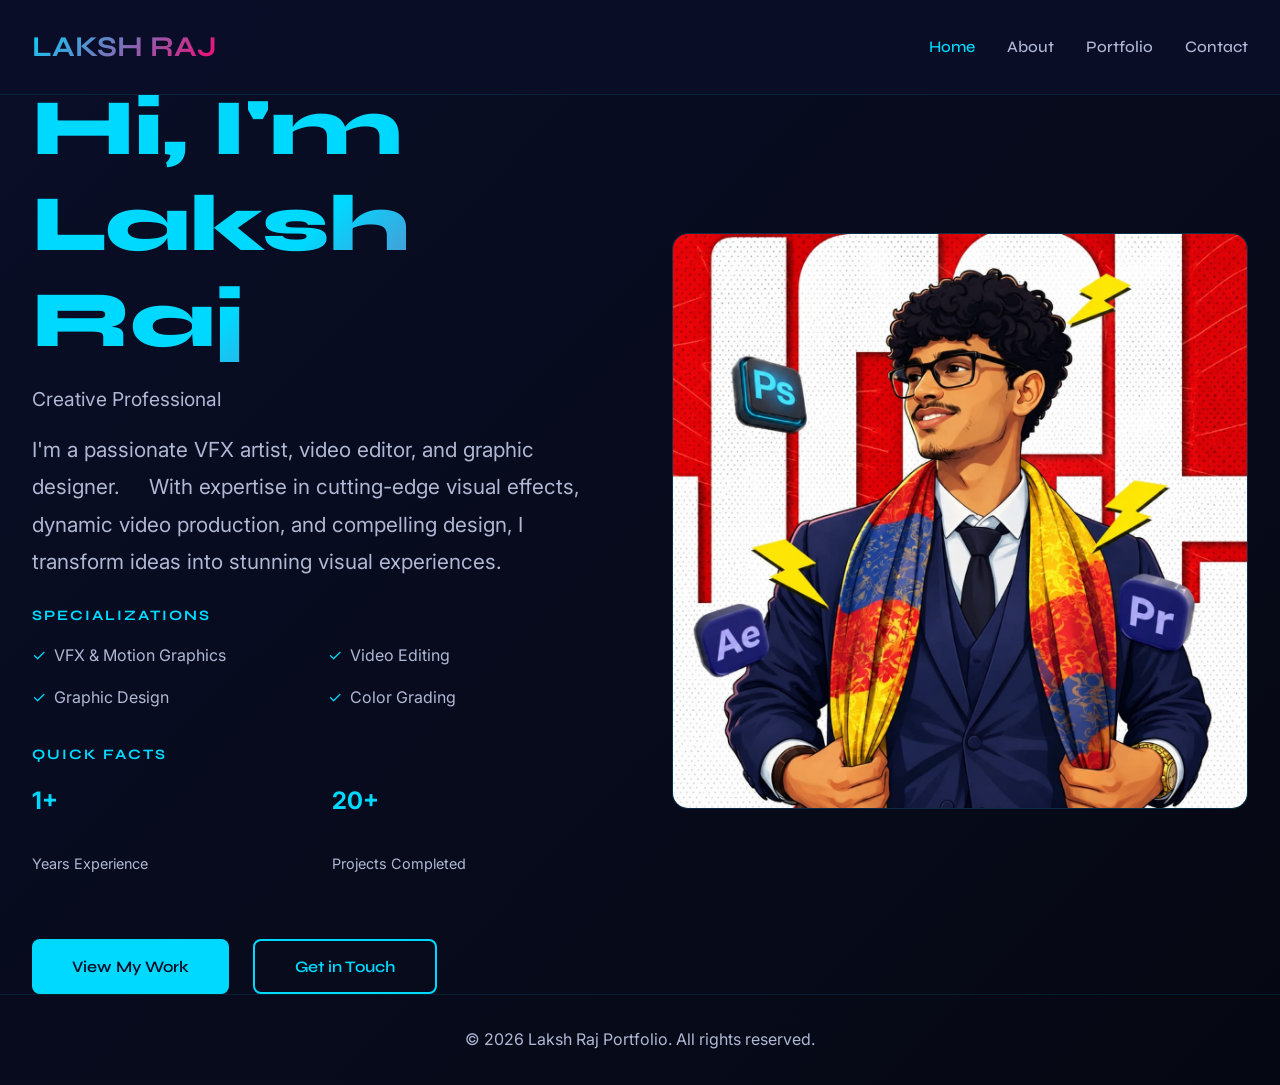
==== commit 437f3df5: "Add files via upload" ====
--- a/index.html
+++ b/index.html
@@ -1,648 +1,945 @@
 <!DOCTYPE html>
 <html lang="en">
 <head>
-  <meta charset="UTF-8" />
-  <meta name="viewport" content="width=device-width, initial-scale=1.0" />
-  <title>Laksh Raj — Creative Developer & Digital Artist</title>
-  <meta name="description" content="Laksh Raj — Crafting worlds through motion & imagination. Creative developer, animator, and digital artist." />
-  <link rel="stylesheet" href="style.css" />
-  <link rel="preconnect" href="https://fonts.googleapis.com" />
-  <link rel="preconnect" href="https://fonts.gstatic.com" crossorigin />
+    <meta charset="UTF-8">
+    <meta name="viewport" content="width=device-width, initial-scale=1.0">
+    <title>Creative Portfolio</title>
+    <link rel="preconnect" href="https://fonts.googleapis.com">
+    <link rel="preconnect" href="https://fonts.gstatic.com" crossorigin>
+    <link href="https://fonts.googleapis.com/css2?family=Syne:wght@400;500;600;700;800&family=Inter:wght@300;400;500;600;700&display=swap" rel="stylesheet">
+    <style>
+        * {
+            margin: 0;
+            padding: 0;
+            box-sizing: border-box;
+        }
+
+        :root {
+            --dark-bg: #0a0e27;
+            --darker-bg: #050812;
+            --card-bg: #0f1535;
+            --accent: #00d9ff;
+            --accent-secondary: #ff006e;
+            --text-primary: #ffffff;
+            --text-secondary: #b0b8d4;
+            --border-color: rgba(0, 217, 255, 0.1);
+        }
+
+        html {
+            scroll-behavior: smooth;
+        }
+
+        body {
+            font-family: 'Inter', sans-serif;
+            background: linear-gradient(135deg, var(--dark-bg) 0%, var(--darker-bg) 100%);
+            color: var(--text-primary);
+            line-height: 1.6;
+            overflow-x: hidden;
+        }
+
+        /* Navigation */
+        nav {
+            position: fixed;
+            top: 0;
+            width: 100%;
+            background: rgba(10, 14, 39, 0.95);
+            backdrop-filter: blur(10px);
+            border-bottom: 1px solid var(--border-color);
+            z-index: 1000;
+            animation: slideDown 0.6s ease-out;
+        }
+
+        @keyframes slideDown {
+            from {
+                transform: translateY(-100%);
+                opacity: 0;
+            }
+            to {
+                transform: translateY(0);
+                opacity: 1;
+            }
+        }
+
+        .nav-container {
+            max-width: 1400px;
+            margin: 0 auto;
+            display: flex;
+            justify-content: space-between;
+            align-items: center;
+            padding: 1.5rem 2rem;
+        }
+
+        .logo {
+            font-family: 'Syne', sans-serif;
+            font-size: 1.8rem;
+            font-weight: 700;
+            background: linear-gradient(135deg, var(--accent), var(--accent-secondary));
+            -webkit-background-clip: text;
+            -webkit-text-fill-color: transparent;
+            background-clip: text;
+            cursor: pointer;
+            transition: transform 0.3s ease;
+        }
+
+        .logo:hover {
+            transform: scale(1.05);
+        }
+
+        .nav-links {
+            display: flex;
+            gap: 2rem;
+            list-style: none;
+        }
+
+        .nav-links a {
+            color: var(--text-secondary);
+            text-decoration: none;
+            font-weight: 500;
+            transition: color 0.3s ease;
+            font-family: 'Syne', sans-serif;
+            cursor: pointer;
+        }
+
+        .nav-links a:hover,
+        .nav-links a.active {
+            color: var(--accent);
+        }
+
+        /* Sections */
+        .page {
+            display: none;
+            opacity: 0;
+            transition: opacity 0.6s ease;
+            min-height: 100vh;
+            padding-top: 80px;
+        }
+
+        .page.active {
+            display: block;
+            opacity: 1;
+        }
+
+        .container {
+            max-width: 1400px;
+            margin: 0 auto;
+            padding: 0 2rem;
+        }
+
+        /* Home Page */
+        .home-hero {
+            min-height: calc(100vh - 80px);
+            display: flex;
+            align-items: center;
+            justify-content: center;
+            position: relative;
+            overflow: hidden;
+        }
+
+        .hero-content {
+            text-align: center;
+            z-index: 2;
+            animation: fadeInUp 1s ease-out;
+        }
+
+        @keyframes fadeInUp {
+            from {
+                opacity: 0;
+                transform: translateY(30px);
+            }
+            to {
+                opacity: 1;
+                transform: translateY(0);
+            }
+        }
+
+        .hero-content h1 {
+            font-family: 'Syne', sans-serif;
+            font-size: clamp(2.5rem, 8vw, 5rem);
+            font-weight: 800;
+            line-height: 1.2;
+            margin-bottom: 1rem;
+            background: linear-gradient(135deg, var(--accent), #00d9ff, var(--accent-secondary));
+            -webkit-background-clip: text;
+            -webkit-text-fill-color: transparent;
+            background-clip: text;
+        }
+
+        .hero-content p {
+            font-size: 1.3rem;
+            color: var(--text-secondary);
+            margin-bottom: 2rem;
+            max-width: 600px;
+            margin-left: auto;
+            margin-right: auto;
+        }
+
+        .cta-buttons {
+            display: flex;
+            gap: 1.5rem;
+            justify-content: center;
+            flex-wrap: wrap;
+        }
+
+        .btn {
+            padding: 1rem 2.5rem;
+            border: none;
+            border-radius: 8px;
+            font-family: 'Syne', sans-serif;
+            font-weight: 600;
+            cursor: pointer;
+            transition: all 0.3s ease;
+            font-size: 1rem;
+        }
+
+        .btn-primary {
+            background: linear-gradient(135deg, var(--accent), #00d9ff);
+            color: var(--dark-bg);
+        }
+
+        .btn-primary:hover {
+            transform: translateY(-2px);
+            box-shadow: 0 10px 30px rgba(0, 217, 255, 0.3);
+        }
+
+        .btn-secondary {
+            background: transparent;
+            color: var(--accent);
+            border: 2px solid var(--accent);
+        }
+
+        .btn-secondary:hover {
+            background: rgba(0, 217, 255, 0.1);
+            transform: translateY(-2px);
+        }
+
+        /* About Page */
+        .about-section {
+            padding: 5rem 0;
+        }
+
+        .section-title {
+            font-family: 'Syne', sans-serif;
+            font-size: 3.5rem;
+            font-weight: 800;
+            margin-bottom: 3rem;
+            background: linear-gradient(135deg, var(--accent), var(--accent-secondary));
+            -webkit-background-clip: text;
+            -webkit-text-fill-color: transparent;
+            background-clip: text;
+        }
+
+        .about-grid {
+            display: grid;
+            grid-template-columns: 1fr 1fr;
+            gap: 4rem;
+            align-items: center;
+            margin-bottom: 4rem;
+        }
+
+        .about-text h2 {
+            font-family: 'Syne', sans-serif;
+            font-size: 2rem;
+            margin-bottom: 1.5rem;
+        }
+
+        .about-text p {
+            color: var(--text-secondary);
+            font-size: 1.1rem;
+            margin-bottom: 1.5rem;
+            line-height: 1.8;
+        }
+
+        .skills-grid {
+            display: grid;
+            grid-template-columns: repeat(3, 1fr);
+            gap: 1.5rem;
+            margin-top: 2rem;
+        }
+
+        .skill-card {
+            background: var(--card-bg);
+            border: 1px solid var(--border-color);
+            padding: 1.5rem;
+            border-radius: 12px;
+            text-align: center;
+            transition: all 0.3s ease;
+        }
+
+        .skill-card:hover {
+            border-color: var(--accent);
+            transform: translateY(-5px);
+            box-shadow: 0 10px 30px rgba(0, 217, 255, 0.15);
+        }
+
+        .skill-card h3 {
+            font-family: 'Syne', sans-serif;
+            color: var(--accent);
+            margin-bottom: 0.5rem;
+        }
+
+        .about-image {
+            position: relative;
+            height: 400px;
+            background: linear-gradient(135deg, var(--card-bg), rgba(0, 217, 255, 0.1));
+            border-radius: 12px;
+            border: 1px solid var(--border-color);
+            display: flex;
+            align-items: center;
+            justify-content: center;
+            overflow: hidden;
+        }
+
+        .about-image img {
+            width: 100%;
+            height: 100%;
+            object-fit: cover;
+        }
+
+        .placeholder-icon {
+            font-size: 4rem;
+            opacity: 0.5;
+        }
+
+        /* Portfolio Page */
+        .portfolio-section {
+            padding: 5rem 0;
+        }
+
+        .category-tabs {
+            display: flex;
+            gap: 1rem;
+            margin-bottom: 3rem;
+            flex-wrap: wrap;
+        }
+
+        .tab-btn {
+            padding: 0.75rem 1.5rem;
+            border: 2px solid var(--border-color);
+            background: transparent;
+            color: var(--text-secondary);
+            border-radius: 8px;
+            font-family: 'Syne', sans-serif;
+            cursor: pointer;
+            transition: all 0.3s ease;
+            font-weight: 600;
+        }
+
+        .tab-btn:hover,
+        .tab-btn.active {
+            border-color: var(--accent);
+            color: var(--accent);
+            background: rgba(0, 217, 255, 0.1);
+        }
+
+        .portfolio-grid {
+            display: grid;
+            grid-template-columns: repeat(auto-fill, minmax(300px, 1fr));
+            gap: 2rem;
+            animation: fadeIn 0.6s ease;
+        }
+
+        @keyframes fadeIn {
+            from { opacity: 0; }
+            to { opacity: 1; }
+        }
+
+        .portfolio-item {
+            background: var(--card-bg);
+            border: 1px solid var(--border-color);
+            border-radius: 12px;
+            overflow: hidden;
+            transition: all 0.3s ease;
+            cursor: pointer;
+            position: relative;
+        }
+
+        .portfolio-item:hover {
+            border-color: var(--accent);
+            transform: translateY(-10px);
+            box-shadow: 0 20px 40px rgba(0, 217, 255, 0.2);
+        }
+
+        .portfolio-image {
+            width: 100%;
+            height: 250px;
+            background: linear-gradient(135deg, rgba(0, 217, 255, 0.1), rgba(255, 0, 110, 0.1));
+            display: flex;
+            align-items: center;
+            justify-content: center;
+            position: relative;
+            overflow: hidden;
+        }
+
+        .portfolio-image img {
+            width: 100%;
+            height: 100%;
+            object-fit: cover;
+        }
+
+        .portfolio-overlay {
+            position: absolute;
+            inset: 0;
+            background: rgba(0, 0, 0, 0.7);
+            display: flex;
+            align-items: center;
+            justify-content: center;
+            opacity: 0;
+            transition: opacity 0.3s ease;
+        }
+
+        .portfolio-item:hover .portfolio-overlay {
+            opacity: 1;
+        }
+
+        .overlay-icon {
+            font-size: 2.5rem;
+            color: var(--accent);
+        }
+
+        .portfolio-info {
+            padding: 1.5rem;
+        }
+
+        .portfolio-info h3 {
+            font-family: 'Syne', sans-serif;
+            margin-bottom: 0.5rem;
+        }
+
+        .portfolio-info p {
+            color: var(--text-secondary);
+            font-size: 0.9rem;
+        }
+
+        /* Contact Page */
+        .contact-section {
+            padding: 5rem 0;
+            display: flex;
+            flex-direction: column;
+            align-items: center;
+            justify-content: center;
+        }
+
+        .contact-container {
+            max-width: 600px;
+            width: 100%;
+        }
+
+        .contact-intro {
+            text-align: center;
+            margin-bottom: 3rem;
+        }
+
+        .contact-intro p {
+            color: var(--text-secondary);
+            font-size: 1.1rem;
+        }
+
+        .contact-form {
+            background: var(--card-bg);
+            border: 1px solid var(--border-color);
+            padding: 2.5rem;
+            border-radius: 12px;
+        }
+
+        .form-group {
+            margin-bottom: 1.5rem;
+        }
+
+        .form-group label {
+            display: block;
+            margin-bottom: 0.5rem;
+            font-weight: 600;
+            color: var(--text-secondary);
+        }
+
+        .form-group input,
+        .form-group textarea {
+            width: 100%;
+            padding: 0.75rem 1rem;
+            background: var(--dark-bg);
+            border: 1px solid var(--border-color);
+            border-radius: 8px;
+            color: var(--text-primary);
+            font-family: 'Inter', sans-serif;
+            transition: all 0.3s ease;
+        }
+
+        .form-group input:focus,
+        .form-group textarea:focus {
+            outline: none;
+            border-color: var(--accent);
+            box-shadow: 0 0 20px rgba(0, 217, 255, 0.2);
+        }
+
+        .form-group textarea {
+            resize: vertical;
+            min-height: 150px;
+        }
+
+        .submit-btn {
+            width: 100%;
+            padding: 1rem;
+            background: linear-gradient(135deg, var(--accent), #00d9ff);
+            color: var(--dark-bg);
+            border: none;
+            border-radius: 8px;
+            font-family: 'Syne', sans-serif;
+            font-weight: 600;
+            font-size: 1rem;
+            cursor: pointer;
+            transition: all 0.3s ease;
+        }
+
+        .submit-btn:hover {
+            transform: translateY(-2px);
+            box-shadow: 0 10px 30px rgba(0, 217, 255, 0.3);
+        }
+
+        .social-links {
+            display: flex;
+            gap: 2rem;
+            justify-content: center;
+            margin-top: 2rem;
+            flex-wrap: wrap;
+        }
+
+        .social-link {
+            display: inline-flex;
+            align-items: center;
+            justify-content: center;
+            width: 50px;
+            height: 50px;
+            background: var(--card-bg);
+            border: 1px solid var(--border-color);
+            border-radius: 50%;
+            color: var(--accent);
+            text-decoration: none;
+            transition: all 0.3s ease;
+            font-size: 1.2rem;
+        }
+
+        .social-link:hover {
+            background: var(--accent);
+            color: var(--dark-bg);
+            transform: translateY(-5px);
+        }
+
+        /* Footer */
+        footer {
+            border-top: 1px solid var(--border-color);
+            padding: 2rem;
+            text-align: center;
+            color: var(--text-secondary);
+        }
+
+        /* Responsive */
+        @media (max-width: 768px) {
+            .nav-links {
+                gap: 1rem;
+                font-size: 0.9rem;
+            }
+
+            .about-grid {
+                grid-template-columns: 1fr;
+                gap: 2rem;
+            }
+
+            .skills-grid {
+                grid-template-columns: repeat(2, 1fr);
+            }
+
+            .section-title {
+                font-size: 2.5rem;
+            }
+
+            .hero-content h1 {
+                font-size: 2rem;
+            }
+
+            div[style*="grid-template-columns: 1fr 1fr"] {
+                grid-template-columns: 1fr !important;
+            }
+
+            .portfolio-grid {
+                grid-template-columns: repeat(auto-fill, minmax(250px, 1fr));
+                gap: 1.5rem;
+            }
+
+            .category-tabs {
+                gap: 0.5rem;
+            }
+
+            .tab-btn {
+                padding: 0.5rem 1rem;
+                font-size: 0.9rem;
+            }
+        }
+    </style>
 </head>
 <body>
-
-<!-- Loading Screen -->
-<div class="loading-screen" id="loading-screen">
-  <div class="loading-logo">Laksh Raj</div>
-  <div class="loading-bar"><div class="loading-bar-fill"></div></div>
-  <div class="loading-text">Entering the fantasy world...</div>
+    <!-- Navigation -->
+    <nav>
+        <div class="nav-container">
+            <div class="logo">LAKSH RAJ</div>
+            <ul class="nav-links">
+                <li><a onclick="showPage('home')" class="nav-link active">Home</a></li>
+                <li><a onclick="showPage('about')" class="nav-link">About</a></li>
+                <li><a onclick="showPage('portfolio')" class="nav-link">Portfolio</a></li>
+                <li><a onclick="showPage('contact')" class="nav-link">Contact</a></li>
+            </ul>
+        </div>
+    </nav>
+
+    <!-- Home Page -->
+    <div id="home" class="page active">
+        <div class="home-hero">
+            <div class="container">
+                <div style="display: grid; grid-template-columns: 1fr 1fr; gap: 4rem; align-items: center;">
+                    <div class="hero-content" style="text-align: left;">
+                        <h1>Hi, I'm <span style="color: var(--accent);">Laksh Raj</span></h1>
+                        <p style="font-size: 1.2rem; color: var(--text-secondary); margin: 1rem 0;">Creative Professional</p>
+                        <p style="color: var(--text-secondary); line-height: 1.8; margin-bottom: 1.5rem;">I'm a passionate VFX artist, video editor, and graphic designer.&nbsp; &nbsp; &nbsp;With expertise in cutting-edge visual effects, dynamic video production, and compelling design, I transform ideas into stunning visual experiences.</p>
+                        
+                        <div style="margin-bottom: 2rem;">
+                          <h3 style="font-family: 'Syne', sans-serif; color: var(--accent); margin-bottom: 1rem; font-size: 0.9rem; text-transform: uppercase; letter-spacing: 2px;">Specializations</h3>
+                            <div style="display: grid; grid-template-columns: 1fr 1fr; gap: 1rem;">
+                                <div style="display: flex; align-items: center; gap: 0.5rem; color: var(--text-secondary);">
+                                    <span style="color: var(--accent);">✓</span> VFX & Motion Graphics
+                                </div>
+                                <div style="display: flex; align-items: center; gap: 0.5rem; color: var(--text-secondary);">
+                                    <span style="color: var(--accent);">✓</span> Video Editing
+                                </div>
+                                <div style="display: flex; align-items: center; gap: 0.5rem; color: var(--text-secondary);">
+                                    <span style="color: var(--accent);">✓</span> Graphic Design
+                                </div>
+                                <div style="display: flex; align-items: center; gap: 0.5rem; color: var(--text-secondary);">
+                                    <span style="color: var(--accent);">✓</span> Color Grading
+                                </div>
+                            </div>
+                        </div>
+
+                        <div style="margin-bottom: 2rem;">
+                            <h3 style="font-family: 'Syne', sans-serif; color: var(--accent); margin-bottom: 1rem; font-size: 0.9rem; text-transform: uppercase; letter-spacing: 2px;">Quick Facts</h3>
+                            <div style="display: grid; grid-template-columns: 1fr 1fr; gap: 1.5rem; margin-bottom: 2rem;">
+                                <div>
+                                    <p style="color: var(--accent); font-weight: 700; font-size: 1.5rem;">1+</p>
+                                    <p style="color: var(--text-secondary); font-size: 0.9rem;">Years Experience</p>
+                                </div>
+                                <div>
+                                    <p style="color: var(--accent); font-weight: 700; font-size: 1.5rem;">20+</p>
+                                    <p style="color: var(--text-secondary); font-size: 0.9rem;">Projects Completed</p>
+                                </div>
+                            </div>
+                        </div>
+
+                        <div class="cta-buttons" style="justify-content: flex-start;">
+                            <button class="btn btn-primary" onclick="showPage('portfolio')">View My Work</button>
+                            <button class="btn btn-secondary" onclick="showPage('contact')">Get in Touch</button>
+                        </div>
+                    </div>
+
+                    <div style="display: flex; flex-direction: column; gap: 2rem;">
+                        <div style="width: 100%; aspect-ratio: 1; background: linear-gradient(135deg, var(--card-bg), rgba(0, 217, 255, 0.1)); border-radius: 16px; border: 1px solid var(--border-color); display: flex; align-items: center; justify-content: center; overflow: hidden;">
+                            <img src="[data-uri]